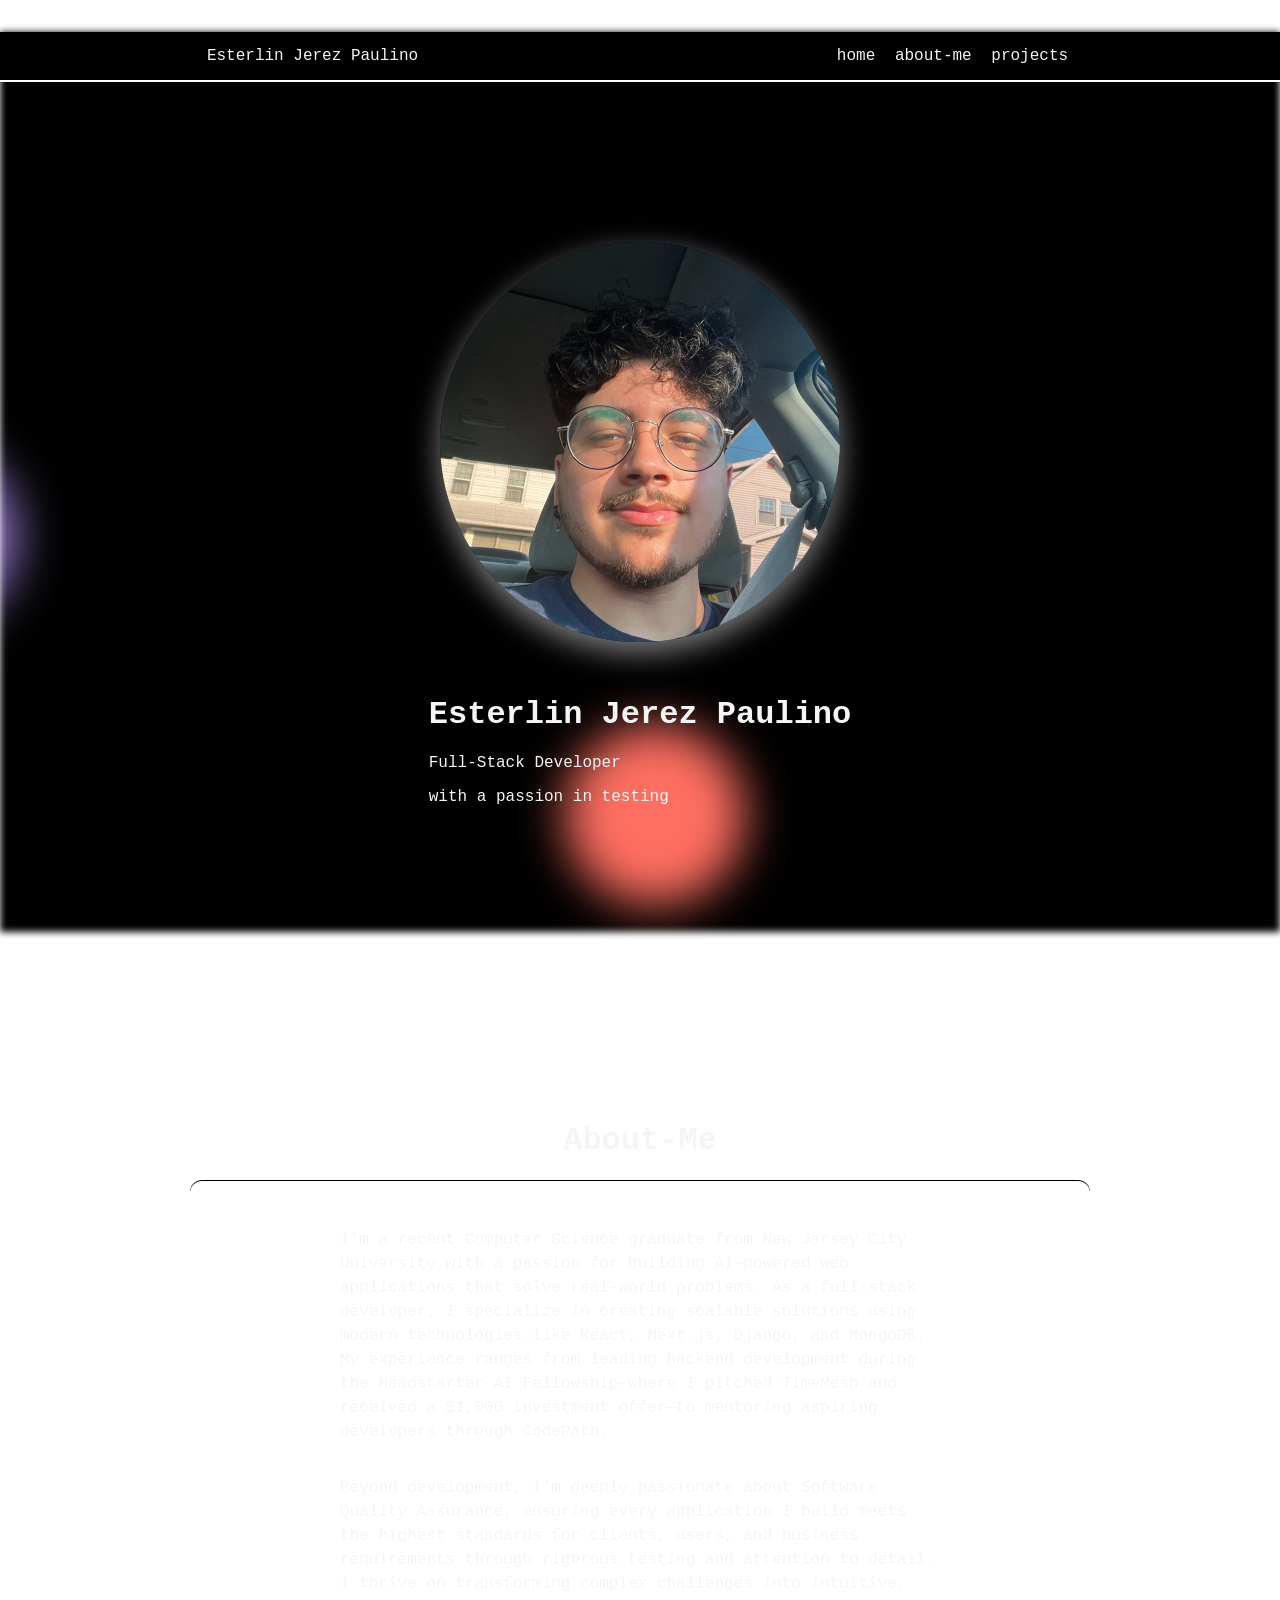
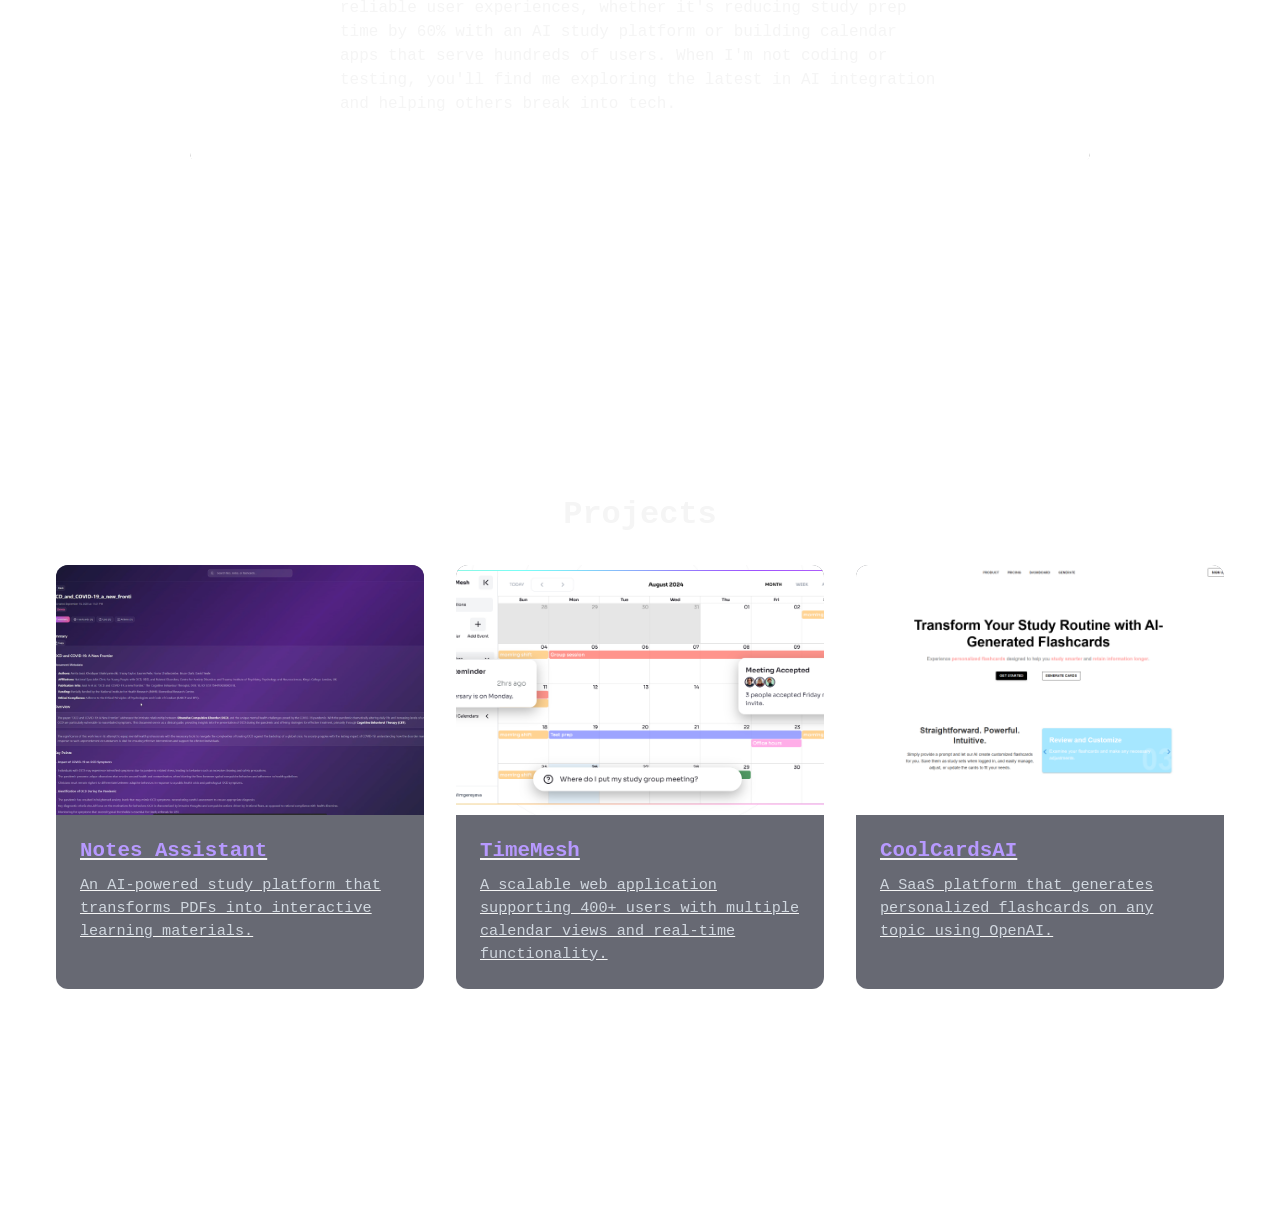
==== index.html @ 06c5bb20 "fixed timemesh link" ====
<!DOCTYPE html>
<html lang="en">
<head>
    <meta charset="UTF-8">
    <meta name="viewport" content="width=device-width, initial-scale=1.0">
    <link rel="stylesheet" href="styles.css">
    <title>Document</title>
</head>
<body>
    <header>
        <div class="Header-Title">
            Esterlin Jerez Paulino
        </div>
        
        <nav>
            <a class="nav-button" href="/index.html">home</a>
            <a class="nav-button" href="/index.html#about-me">about-me</a>
            <a class="nav-button" href="/index.html#projects">projects</a>
        </nav>
    </header>

    <main class="main-content">
        <div class="background">
            <span class="ball"></span>
            <span class="ball"></span>
            <span class="ball"></span>
            <span class="ball"></span>
            <span class="ball"></span>
            <span class="ball"></span>
        </div>
        <div class="section hero-section">
            <img src="./images/hero-image.jpg" alt="">
            <div >
                <h1>Esterlin Jerez Paulino</h1>
                <p>Full-Stack Developer</p>
                <p>with a passion in testing</p>
            </div>
        </div>

        <div class="section about-me" id="about-me">
            <h1>About-Me</h1>
            <div class="about-text">
                <p>I'm a recent Computer Science graduate from New Jersey City University with a passion for building AI-powered web applications that solve real-world problems. 
                    As a full-stack developer, I specialize in creating scalable solutions using modern technologies like React, Next.js, Django, and MongoDB. My experience ranges 
                    from leading backend development during the Headstarter AI Fellowship—where I pitched TimeMesh and received a $1,000 investment offer—to mentoring aspiring developers 
                    through CodePath. 
                </p>
                <p>Beyond development, I'm deeply passionate about Software Quality Assurance, ensuring every application I build meets the highest standards for clients, 
                    users, and business requirements through rigorous testing and attention to detail. I thrive on transforming complex challenges into intuitive, reliable user experiences, 
                    whether it's reducing study prep time by 60% with an AI study platform or building calendar apps that serve hundreds of users. When I'm not coding or testing, you'll find 
                    me exploring the latest in AI integration and helping others break into tech.
                </p>
            </div>
        </div>

        <div class="section projects" id="projects">
            <h1>Projects</h1>
            <div class="projects-grid">
                <a href="./projects/notes-assistant.html" class="project-card">
                    <img src="./images/ai-notes.png" alt="Notes Assistant">
                    <div class="project-card-content">
                        <h3>Notes Assistant</h3>
                        <p>An AI-powered study platform that transforms PDFs into interactive learning materials.</p>
                    </div>
                </a>

                <a href="./projects/timemesh.html" class="project-card">
                    <img src="./images/timemesh.png" alt="TimeMesh">
                    <div class="project-card-content">
                        <h3>TimeMesh</h3>
                        <p>A scalable web application supporting 400+ users with multiple calendar views and real-time functionality.</p>
                    </div>
                </a>

                <a href="./projects/coolcardsai.html" class="project-card">
                    <img src="./images/coolcards.png" alt="CoolCardsAI">
                    <div class="project-card-content">
                        <h3>CoolCardsAI</h3>
                        <p>A SaaS platform that generates personalized flashcards on any topic using OpenAI.</p>
                    </div>
                </a>
            </div>
        </div>
    </main>
</body>
</html>
---- styles.css ----
@layer hero;

:root{
  --header-height: 50px;
  --accent: #1f8ef1;
  --bg: #111;
}

html {
  scroll-snap-type: y mandatory;
  timeline-scope: --section;
}

* {
    font-family: "Lucida Console", "Courier New", monospace;
    color: whitesmoke;
    box-sizing: border-box;
}

body {
  margin: 0;
  padding: 0;
  overflow-x: hidden;
}

header {
  position: fixed;
  top: 0;
  display: flex;
  width: 100%;
  justify-content: space-around;
  justify-self: center;
  align-items: center;
  height: 50px;
  background-color: black;
  z-index: 10;
  border-bottom: 2px solid white;
}

.nav-button {
  text-decoration: none;
  padding: 5px;
  transition: all 0.3s ease;
  border-radius: 10px;
}

.nav-button:hover {
  box-shadow: 0px 0px 20px #B799FF;
  background-color: #B799FF;
}

main {
  margin-top: 50px;
  padding: 2rem;
  z-index: 5;
}

.section {
  scroll-snap-align: start;
  scroll-snap-stop: always;
  scroll-margin-top: var(--header-height);
  view-timeline: --section;
  min-height: 100dvh;
  display: flex;
  flex-direction: column;
  justify-content: center;
  align-items: center;
}

.hero-section {
  display: flex;
  justify-content: center;
  align-items: center;
  gap: 2rem;
  flex-wrap: wrap;
}

.hero-section img{
  border-radius: 100%;
  width: 400px;
  height: 400px;
  box-shadow: 0 10px 30px rgba(255,255,255,0.5), inset 0 1px 0 rgba(0,0,0.02);
}

.about-me{
  display: flex;
  flex-direction: column;
  justify-content: center;
  align-items: center;
}

.about-text {
  display: flex;
  flex-direction: column;
  justify-content: center;
  align-items: center;
  box-shadow: 0 10px 30px rgba(255,255,255,0.3), inset 0 1px 0 rgba(0,0,0.02);
  width: min(900px, 90vw);
  max-width: 900px;
  padding: 2rem;
  border-radius:12px;
}

.about-me p {
  width: 100%;
  max-width: 600px;
  line-height: 1.5rem;
}

.projects {
  display: flex;
  flex-direction: column;
  justify-content: center;
  align-items: center;
  width: 100%;
}

.projects h1 {
  margin-bottom: 2rem;
}

.projects-grid {
  display: grid;
  grid-template-columns: repeat(auto-fit, minmax(300px, 1fr));
  gap: 2rem;
  width: 100%;
  max-width: 1200px;
  padding: 0 1rem;
}

.project-card {
  position: relative;
  border-radius: 12px;
  overflow: hidden;
  box-shadow: 0 10px 30px rgba(255,255,255,0.3);
  transition: transform 0.3s ease, box-shadow 0.3s ease;
  cursor: pointer;
  background: rgba(2,6,23,0.6);
}

.project-card:hover {
  transform: translateY(-10px);
  box-shadow: 0 15px 40px rgba(183, 153, 255, 0.4);
}

.project-card img {
  width: 100%;
  height: 250px;
  object-fit: cover;
  display: block;
}

.project-card-content {
  padding: 1.5rem;
}

.project-card-content h3 {
  margin: 0 0 0.75rem 0;
  font-size: 1.3rem;
  color: #B799FF;
}

.project-card-content p {
  margin: 0;
  font-size: 0.95rem;
  color: #d0d7df;
  line-height: 1.5;
}

@keyframes move {
  100% {
    transform: translate3d(0, 0, 1px) rotate(360deg);
  }
}

.background {
  position: fixed;
  width: 100vw;
  height: 100vh;
  top: 0;
  left: 0;
  background: black;
  filter: blur(3.5px);
  overflow: hidden;
  z-index: -1;
}

.ball {
  position: absolute;
  width: 20vmin;
  height: 20vmin;
  border-radius: 50%;
  backface-visibility: hidden;
  animation: move linear infinite;
}

.ball:nth-child(odd) {
    color: #B799FF;
}

.ball:nth-child(even) {
    color: #FF6F61;
}

.ball:nth-child(1) {
  top: 77%;
  left: 88%;
  animation-duration: 40s;
  animation-delay: -3s;
  transform-origin: 16vw -2vh;
  box-shadow: 40vmin 0 5.703076368487546vmin currentColor;
}
.ball:nth-child(2) {
  top: 42%;
  left: 2%;
  animation-duration: 53s;
  animation-delay: -29s;
  transform-origin: -19vw 21vh;
  box-shadow: -40vmin 0 5.17594621519026vmin currentColor;
}
.ball:nth-child(3) {
  top: 28%;
  left: 18%;
  animation-duration: 49s;
  animation-delay: -8s;
  transform-origin: -22vw 3vh;
  box-shadow: 40vmin 0 5.248179047256236vmin currentColor;
}
.ball:nth-child(4) {
  top: 50%;
  left: 79%;
  animation-duration: 26s;
  animation-delay: -21s;
  transform-origin: -17vw -6vh;
  box-shadow: 40vmin 0 5.279749632220298vmin currentColor;
}
.ball:nth-child(5) {
  top: 46%;
  left: 15%;
  animation-duration: 36s;
  animation-delay: -40s;
  transform-origin: 4vw 0vh;
  box-shadow: -40vmin 0 5.964309466052033vmin currentColor;
}
.ball:nth-child(6) {
  top: 77%;
  left: 16%;
  animation-duration: 31s;
  animation-delay: -10s;
  transform-origin: 18vw 4vh;
  box-shadow: 40vmin 0 5.178483653434181vmin currentColor;
}
.ball:nth-child(7) {
  top: 22%;
  left: 17%;
  animation-duration: 55s;
  animation-delay: -6s;
  transform-origin: 1vw -23vh;
  box-shadow: -40vmin 0 5.703026794398318vmin currentColor;
}
.ball:nth-child(8) {
  top: 41%;
  left: 47%;
  animation-duration: 43s;
  animation-delay: -28s;
  transform-origin: 25vw -3vh;
  box-shadow: 40vmin 0 5.196265905749415vmin currentColor;
}

@media (max-width: 1024px) {
  main {
    padding: 1.5rem;
  }

  .hero-section img {
    width: 300px;
    height: 300px;
  }

  .about-text {
    padding: 1.5rem;
  }

  .projects-grid {
    grid-template-columns: repeat(auto-fit, minmax(280px, 1fr));
    gap: 1.5rem;
  }
}

@media (max-width: 768px) {
  header {
    height: auto;
    padding: 0.75rem;
    gap: 1rem;
  }

  main {
    margin-top: 60px;
    padding: 1rem;
  }

  .section {
    min-height: 100vh;
    padding: 2rem 0;
  }

  .hero-section {
    flex-direction: column;
    gap: 1.5rem;
    text-align: center;
  }

  .hero-section img {
    width: 250px;
    height: 250px;
  }

  .hero-section h1 {
    font-size: 1.75rem;
  }

  .hero-section p {
    font-size: 1rem;
  }

  .about-text {
    width: 95vw;
    padding: 1.5rem 1rem;
  }

  .about-me h1 {
    font-size: 1.75rem;
    margin-bottom: 1rem;
  }

  .about-me p {
    font-size: 0.95rem;
    line-height: 1.6rem;
  }

  .projects h1 {
    font-size: 1.75rem;
    margin-bottom: 1rem;
  }

  .projects-grid {
    grid-template-columns: 1fr;
    gap: 1.5rem;
    padding: 0 0.5rem;
  }

  .project-card img {
    height: 200px;
  }
}

@media (max-width: 480px) {
  header {
    flex-direction: column;
    gap: 0.5rem;
    padding: 0.5rem;
  }

  nav {
    display: flex;
    gap: 0.5rem;
  }

  .nav-button {
    font-size: 0.85rem;
    padding: 4px 8px;
  }

  main {
    padding: 0.75rem;
  }

  .hero-section img {
    width: 200px;
    height: 200px;
  }

  .hero-section h1 {
    font-size: 1.5rem;
  }

  .hero-section p {
    font-size: 0.9rem;
  }

  .about-text {
    padding: 1rem;
  }

  .about-me h1,
  .projects h1 {
    font-size: 1.5rem;
  }

  .about-me p {
    font-size: 0.9rem;
    line-height: 1.5rem;
  }

  .projects-grid {
    padding: 0;
  }

  .project-card-content {
    padding: 1rem;
  }

  .project-card-content h3 {
    font-size: 1.1rem;
  }

  .project-card-content p {
    font-size: 0.85rem;
  }
}

@media (max-width: 360px) {
  .hero-section img {
    width: 180px;
    height: 180px;
  }
}
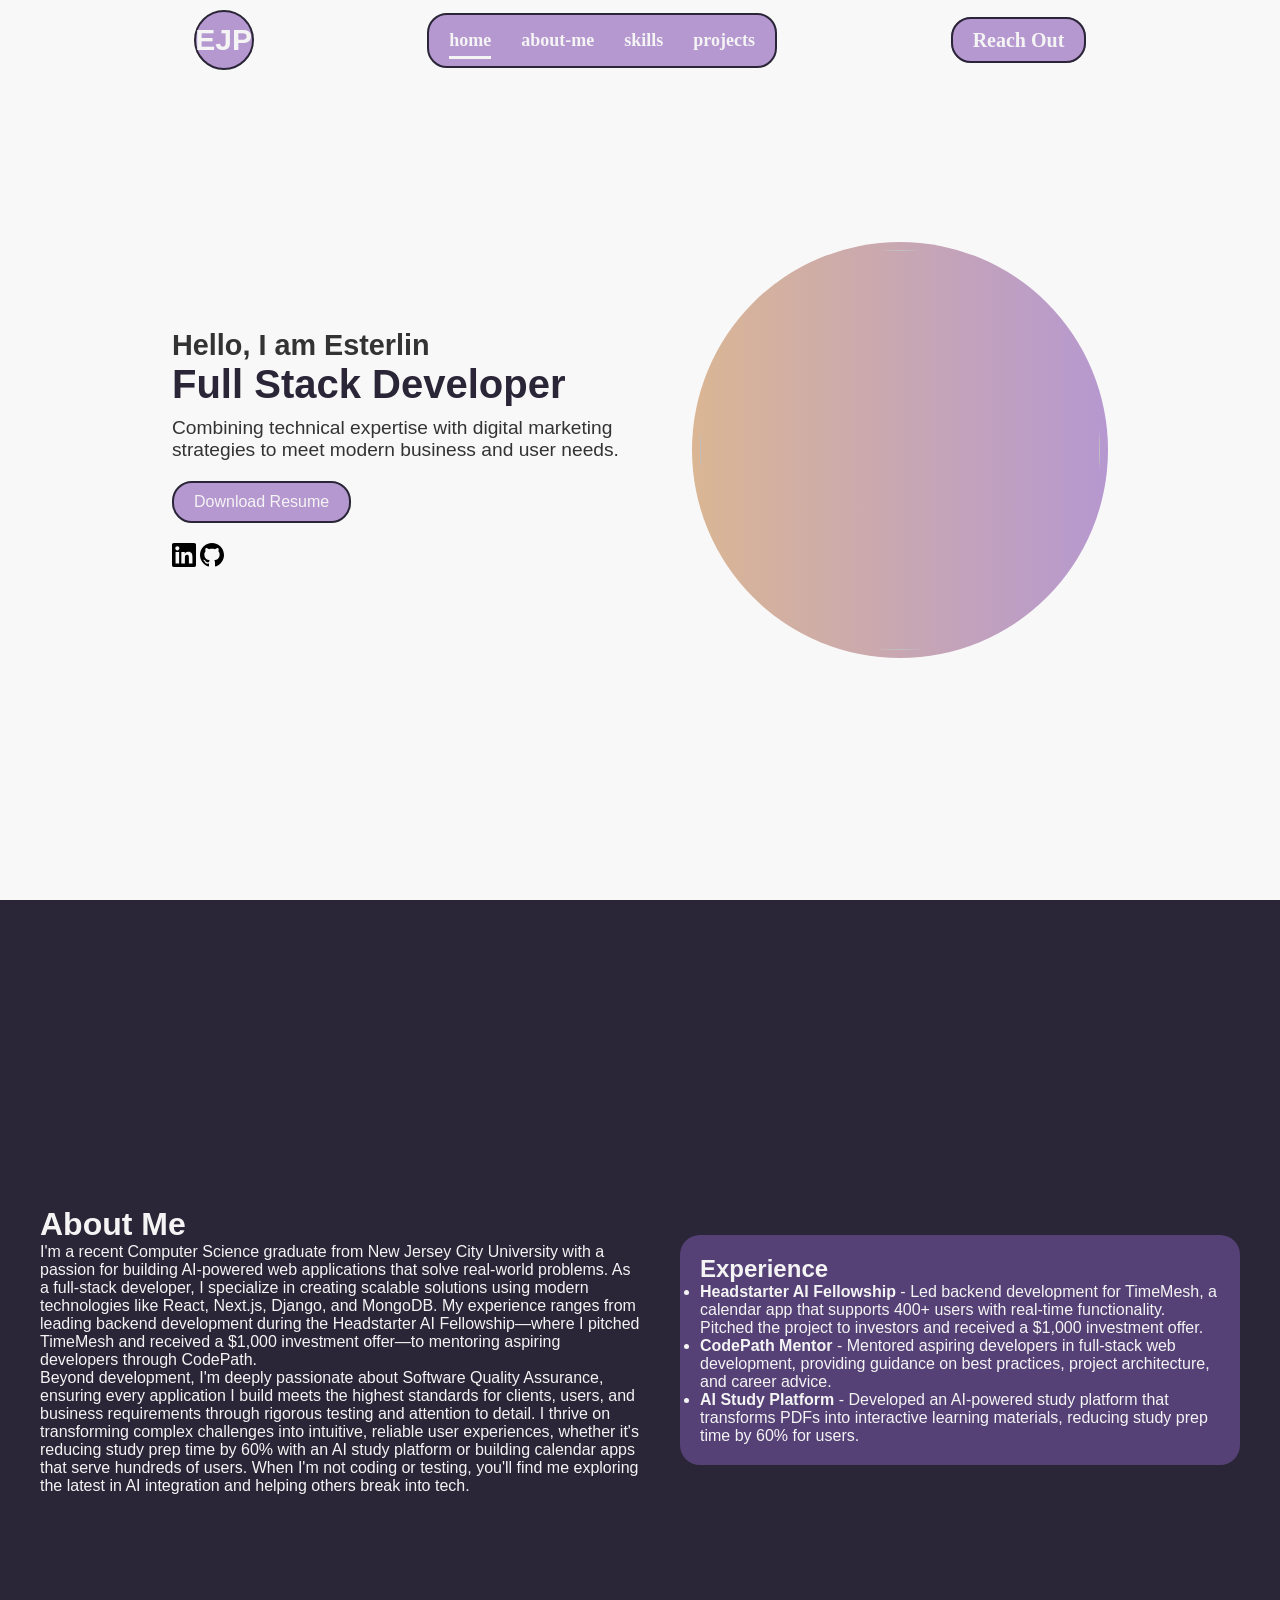
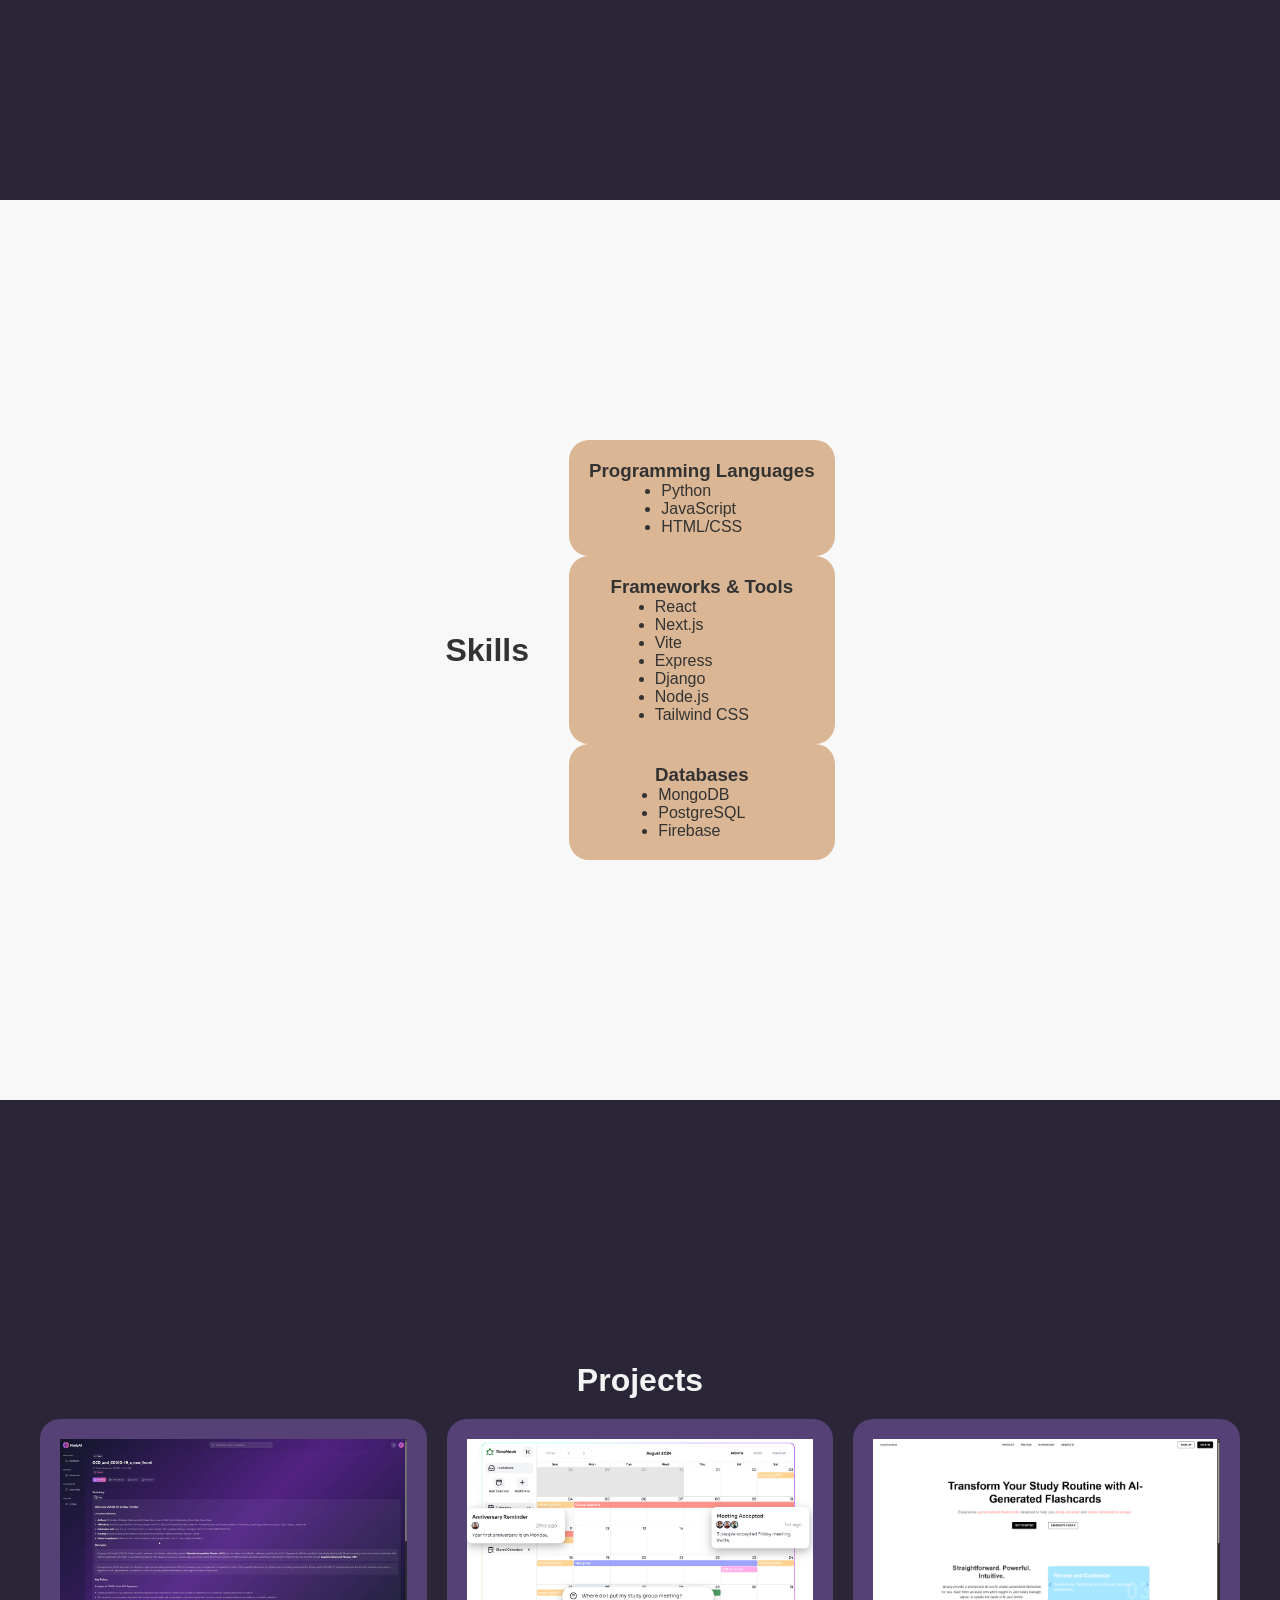
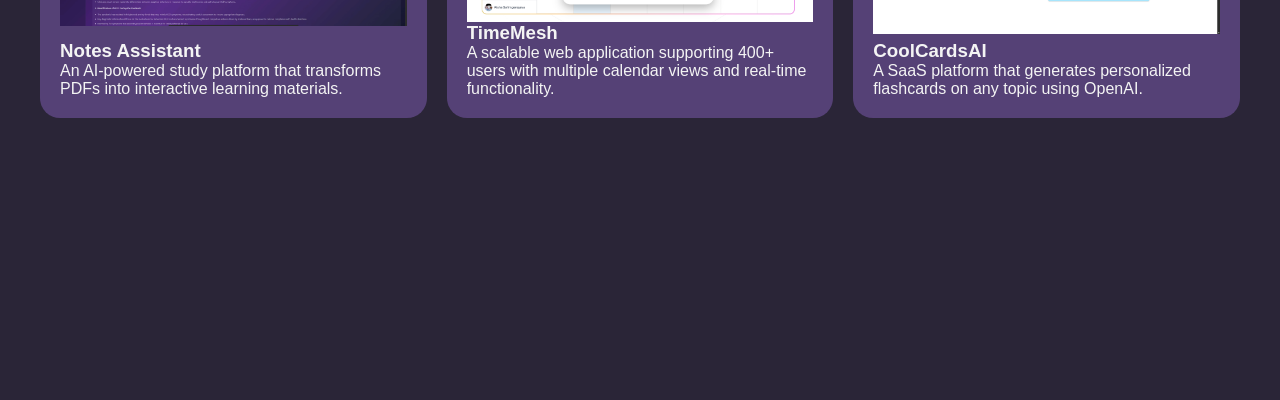
==== commit d648e020: "Updated Style found -still need to find proper changes for other pages -reach out button needs to be" ====
--- a/index.html
+++ b/index.html
@@ -8,38 +8,54 @@
 </head>
 <body>
     <header>
-        <div class="Header-Title">
-            Esterlin Jerez Paulino
+        <div class="header-title" onclick="window.location.href='/index.html'">
+            EJP
         </div>
         
         <nav>
-            <a class="nav-button" href="/index.html">home</a>
+            <a class="nav-button active" href="/index.html">home</a>
             <a class="nav-button" href="/index.html#about-me">about-me</a>
+            <a class="nav-button" href="/index.html#skills">skills</a>
             <a class="nav-button" href="/index.html#projects">projects</a>
         </nav>
+
+        <div class="header-contact">
+            <a href="">Reach Out</a>
+        </div>
     </header>
 
     <main class="main-content">
-        <div class="background">
-            <span class="ball"></span>
-            <span class="ball"></span>
-            <span class="ball"></span>
-            <span class="ball"></span>
-            <span class="ball"></span>
-            <span class="ball"></span>
-        </div>
         <div class="section hero-section">
-            <img src="./images/hero-image.jpg" alt="">
-            <div >
-                <h1>Esterlin Jerez Paulino</h1>
-                <p>Full-Stack Developer</p>
-                <p>with a passion in testing</p>
+            <div class="hero-text">
+                <div class="hero-content">
+                    <h2>Hello, I am Esterlin</h2>
+                    <h1>Full Stack Developer</h1>
+                    <p>Combining technical expertise with digital marketing strategies to meet modern business and user needs.</p>
+                </div>
+                <div class="resume-button">
+                    <a href="./Esterlin_Jerez_Paulino_Resume.pdf" target="_blank">Download Resume</a>
+                </div>
+                <div class="hero-socials">
+                    <a href="https://www.linkedin.com/in/esterlin-jerez-paulino/" class="social-button" aria-label="LinkedIn">
+                        <svg width="24" height="24" viewBox="0 0 24 24">
+                            <path d="M20.447 20.452h-3.554v-5.569c0-1.328-.027-3.037-1.852-3.037-1.853 0-2.136 1.445-2.136 2.939v5.667H9.351V9h3.414v1.561h.046c.477-.9 1.637-1.85 3.37-1.85 3.601 0 4.267 2.37 4.267 5.455v6.286zM5.337 7.433c-1.144 0-2.063-.926-2.063-2.065 0-1.138.92-2.063 2.063-2.063 1.14 0 2.064.925 2.064 2.063 0 1.139-.925 2.065-2.064 2.065zm1.782 13.019H3.555V9h3.564v11.452zM22.225 0H1.771C.792 0 0 .774 0 1.729v20.542C0 23.227.792 24 1.771 24h20.451C23.2 24 24 23.227 24 22.271V1.729C24 .774 23.2 0 22.225 0z"/>
+                        </svg>
+                    </a>
+                    <a href="https://github.com/EsterIso" class="social-button" aria-label="GitHub">
+                        <svg width="24" height="24" viewBox="0 0 24 24">
+                            <path d="M12 0c-6.626 0-12 5.373-12 12 0 5.302 3.438 9.8 8.207 11.387.599.111.793-.261.793-.577v-2.234c-3.338.726-4.033-1.416-4.033-1.416-.546-1.387-1.333-1.756-1.333-1.756-1.089-.745.083-.729.083-.729 1.205.084 1.839 1.237 1.839 1.237 1.07 1.834 2.807 1.304 3.492.997.107-.775.418-1.305.762-1.604-2.665-.305-5.467-1.334-5.467-5.931 0-1.311.469-2.381 1.236-3.221-.124-.303-.535-1.524.117-3.176 0 0 1.008-.322 3.301 1.23.957-.266 1.983-.399 3.003-.404 1.02.005 2.047.138 3.006.404 2.291-1.552 3.297-1.23 3.297-1.23.653 1.653.242 2.874.118 3.176.77.84 1.235 1.911 1.235 3.221 0 4.609-2.807 5.624-5.479 5.921.43.372.823 1.102.823 2.222v3.293c0 .319.192.694.801.576 4.765-1.589 8.199-6.086 8.199-11.386 0-6.627-5.373-12-12-12z"/>
+                        </svg>
+                    </a>
+                </div>
+            </div>
+            <div class="hero-image">
+                <img src="./images/hero-image.png" alt="">
             </div>
         </div>
 
         <div class="section about-me" id="about-me">
-            <h1>About-Me</h1>
             <div class="about-text">
+                <h1>About Me</h1>
                 <p>I'm a recent Computer Science graduate from New Jersey City University with a passion for building AI-powered web applications that solve real-world problems. 
                     As a full-stack developer, I specialize in creating scalable solutions using modern technologies like React, Next.js, Django, and MongoDB. My experience ranges 
                     from leading backend development during the Headstarter AI Fellowship—where I pitched TimeMesh and received a $1,000 investment offer—to mentoring aspiring developers 
@@ -50,6 +66,48 @@
                     whether it's reducing study prep time by 60% with an AI study platform or building calendar apps that serve hundreds of users. When I'm not coding or testing, you'll find 
                     me exploring the latest in AI integration and helping others break into tech.
                 </p>
+            </div>
+            <div class="experience-box">
+                <h2>Experience</h2>
+                <ul>
+                    <li><strong>Headstarter AI Fellowship</strong> - Led backend development for TimeMesh, a calendar app that supports 400+ users with real-time functionality. Pitched the project to investors and received a $1,000 investment offer.</li>
+                    <li><strong>CodePath Mentor</strong> - Mentored aspiring developers in full-stack web development, providing guidance on best practices, project architecture, and career advice.</li>
+                    <li><strong>AI Study Platform</strong> - Developed an AI-powered study platform that transforms PDFs into interactive learning materials, reducing study prep time by 60% for users.</li>
+                </ul>
+            </div>
+        </div>
+
+        <div class="section skills" id="skills">
+            <h1>Skills</h1>
+            <div class="skills-grid">
+            <div class="skill-card">
+                <h3>Programming Languages</h3>
+                <ul>
+                <li>Python</li>
+                <li>JavaScript</li>
+                <li>HTML/CSS</li>
+                </ul>
+            </div>
+            <div class="skill-card">
+                <h3>Frameworks & Tools</h3>
+                <ul>
+                <li>React</li>
+                <li>Next.js</li>
+                <li>Vite</li>
+                <li>Express</li>
+                <li>Django</li>
+                <li>Node.js</li>
+                <li>Tailwind CSS</li>
+                </ul>
+            </div>
+            <div class="skill-card">
+                <h3>Databases</h3>
+                <ul>
+                <li>MongoDB</li>
+                <li>PostgreSQL</li>
+                <li>Firebase</li>
+                </ul>
+            </div>
             </div>
         </div>
 
@@ -82,5 +140,48 @@
             </div>
         </div>
     </main>
+
+    <script>
+        // mobile navlinks
+        document.addEventListener("DOMContentLoaded", function() {
+        const mobileLinks = document.querySelectorAll(".nav-button");
+        const sections = document.querySelectorAll(".section");
+
+        function updateMobileActive(index) {
+            mobileLinks.forEach((link, i) => {
+            link.classList.toggle("active", i === index);
+            });
+        }
+
+        function updateCarousel(newIndex) {
+            if (newIndex < 0 || newIndex >= sections.length) return;
+
+            // existing desktop nav update
+            const navLinks = document.querySelectorAll(".nav-button");
+            navLinks.forEach((link, i) => link.classList.toggle("active", i === newIndex));
+
+            // new mobile nav update
+            updateMobileActive(newIndex);
+        }
+
+        mobileLinks.forEach((link, index) => {
+            link.addEventListener("click", function(e) {
+            e.preventDefault();
+            updateCarousel(index);
+            // Scroll to the section
+            sections[index].scrollIntoView({ behavior: "smooth" });
+            });
+        });
+
+        // Optional: update mobile nav on scroll
+        window.addEventListener("scroll", function() {
+            let current = 0;
+            sections.forEach((section, i) => {
+            if (window.scrollY >= section.offsetTop - 80) current = i;
+            });
+            updateMobileActive(current);
+        });
+        });
+    </script>
 </body>
 </html>
--- a/styles.css
+++ b/styles.css
@@ -1,427 +1,236 @@
-@layer hero;
-
-:root{
-  --header-height: 50px;
-  --accent: #1f8ef1;
-  --bg: #111;
-}
-
-html {
-  scroll-snap-type: y mandatory;
-  timeline-scope: --section;
-}
-
+/* #2A2537 #554176 #B698D0 #DAB694 #DBD4DC*/
 * {
-    font-family: "Lucida Console", "Courier New", monospace;
-    color: whitesmoke;
-    box-sizing: border-box;
-}
-
-body {
   margin: 0;
   padding: 0;
+}
+
+html {
+  scroll-behavior: smooth;
+  scroll-snap-type: y mandatory;
+  scrollbar-width: none;
+}
+
+body {
+  font-family: 'Gill Sans', 'Gill Sans MT', Calibri, 'Trebuchet MS', sans-serif;
+  color: #333;
+  background-color: #F9F8F8;
+  width: 100%;
+  min-height: 100vh;
   overflow-x: hidden;
 }
 
 header {
   position: fixed;
   top: 0;
-  display: flex;
+  left: 0;
+  right: 0;
+  display: flex;
+  justify-content: space-evenly;
+  align-items: center;
+  padding: 20px; 
+  text-align: center;
+  height: 40px;
+  /* background:#232433; */
+}
+
+.header-title {
+  font-size: 30px;
+  font-weight: bold;
+  width: 56px;
+  height: 56px;
+  border: #2A2537 solid 2px;
+  border-radius: 50%;
+  background-color: #B698D0;
+  color: #f4f4f4;
+  display: flex;
+  justify-content: center;
+  align-items: center;
+}
+
+.header-title:hover {
+  cursor: pointer;
+}
+
+header nav {
+  font: bolder 18px 'Trebuchet MS';
+  background-color: #B698D0;
+  display: flex;
+  gap: 30px;
+  padding: 15px 20px;
+  border-radius: 20px;
+  border: 2px solid #2A2537;
+}
+
+.nav-button {
+  display: inline-block;
+  text-decoration: none;
+  color: #f4f4f4;
+  position: relative;
+  transition: color 0.15s ease-in-out, background-color 0.15s ease-in-out, border-color 0.15s ease-in-out;
+}
+
+.nav-button::before {
+  content: '';
+  position: absolute;
+  bottom: -8px;
+  left: 0;
   width: 100%;
-  justify-content: space-around;
-  justify-self: center;
-  align-items: center;
-  height: 50px;
-  background-color: black;
-  z-index: 10;
-  border-bottom: 2px solid white;
-}
-
-.nav-button {
-  text-decoration: none;
-  padding: 5px;
-  transition: all 0.3s ease;
-  border-radius: 10px;
-}
-
-.nav-button:hover {
-  box-shadow: 0px 0px 20px #B799FF;
-  background-color: #B799FF;
-}
-
-main {
-  margin-top: 50px;
-  padding: 2rem;
-  z-index: 5;
+  height: 3px;
+  background-color: #f4f4f4;
+  transform: scaleX(0);
+  transition: transform 0.15s ease-in-out;
+}
+
+.nav-button.active::before, .nav-button:hover::before {
+  transform: scaleX(1);
+}
+
+a{
+  color: #f4f4f4;
+  text-decoration: none;
+}
+
+.header-contact a {
+  font: bolder 20px 'Trebuchet MS';
+  color: #f4f4f4;
+  text-decoration: none;
+  background-color: #B698D0;
+  padding: 10px 20px;
+  border-radius: 20px;
+  border: 2px solid #2A2537;
 }
 
 .section {
+  min-height: 100vh;
+  display: flex;
+  flex-direction: column;
+  justify-content: center;
+  align-items: center;
+  padding: 20px;
+  box-sizing: border-box;
   scroll-snap-align: start;
-  scroll-snap-stop: always;
-  scroll-margin-top: var(--header-height);
-  view-timeline: --section;
-  min-height: 100dvh;
-  display: flex;
-  flex-direction: column;
-  justify-content: center;
-  align-items: center;
 }
 
 .hero-section {
   display: flex;
-  justify-content: center;
-  align-items: center;
-  gap: 2rem;
-  flex-wrap: wrap;
-}
-
-.hero-section img{
-  border-radius: 100%;
+  flex-direction: row;
+  justify-content: center;
+  align-items: center;
+  gap: 20px;
+}
+
+.hero-image {
+  display: flex;
+  justify-content: center;
+  align-items: center;
+  border-radius: 50%;
+  background: linear-gradient(90deg,rgba(218, 182, 148, 1) 0%, rgba(182, 152, 208, 1) 100%);
+}
+
+.hero-section img {
   width: 400px;
   height: 400px;
-  box-shadow: 0 10px 30px rgba(255,255,255,0.5), inset 0 1px 0 rgba(0,0,0.02);
-}
-
-.about-me{
-  display: flex;
-  flex-direction: column;
-  justify-content: center;
-  align-items: center;
+  border-radius: 50%;
+  object-fit: cover;
+  padding: 8px;
+}
+
+.hero-text {
+  display: flex;
+  flex-direction: column;
+  justify-items:space-evenly;
+  max-width: 500px;
+  text-align: left;
+}
+
+.hero-content h1 {
+  font-size: 2.5rem;
+  margin-bottom: 10px;
+  color: #2A2537;
+}
+
+.resume-button {
+  background-color: #B698D0;
+  color: #f4f4f4;
+  text-decoration: none;
+  padding: 10px 20px;
+  border-radius: 20px;
+  border: 2px solid #2A2537;
+  width: fit-content;
+  margin-bottom: 20px;
+}
+
+.hero-content {
+  font-size: 1.2rem;
+  color: #333;
+  margin-bottom: 20px;
+}
+
+.about-me {
+  display: flex;
+  flex-direction: row;
+  justify-content: center;
+  align-items: center;
+  gap: 40px;
+  color: #f4f4f4;
+  background-color: #2A2537;
+  padding: 40px;
 }
 
 .about-text {
-  display: flex;
-  flex-direction: column;
-  justify-content: center;
-  align-items: center;
-  box-shadow: 0 10px 30px rgba(255,255,255,0.3), inset 0 1px 0 rgba(0,0,0.02);
-  width: min(900px, 90vw);
-  max-width: 900px;
-  padding: 2rem;
-  border-radius:12px;
-}
-
-.about-me p {
-  width: 100%;
   max-width: 600px;
-  line-height: 1.5rem;
+
+}
+
+.experience-box {
+  max-width: 600px;
+  background-color: #554176;
+  padding: 20px;
+  border-radius: 20px;
+  /* border: 2px solid #7ca0c7; */
+}
+
+.skills {
+  display: flex;
+  flex-direction: row;
+  justify-content: center;
+  align-items: center;
+  gap: 40px;
+  padding: 40px;
+}
+
+.skill-card {
+  background-color: #DAB694;
+  padding: 20px;
+  border-radius: 20px;
+  display: flex;
+  flex-direction: column;
+  justify-content: center;
+  align-items: center;
 }
 
 .projects {
-  display: flex;
-  flex-direction: column;
-  justify-content: center;
-  align-items: center;
-  width: 100%;
-}
-
-.projects h1 {
-  margin-bottom: 2rem;
+  background-color: #2A2537;
+  color: #f4f4f4;
+  display: flex;
+  flex-direction: column;
+  justify-content: center;
+  align-items: center;
 }
 
 .projects-grid {
   display: grid;
   grid-template-columns: repeat(auto-fit, minmax(300px, 1fr));
-  gap: 2rem;
-  width: 100%;
-  max-width: 1200px;
-  padding: 0 1rem;
+  gap: 20px;
+  padding: 20px;
 }
 
 .project-card {
-  position: relative;
-  border-radius: 12px;
-  overflow: hidden;
-  box-shadow: 0 10px 30px rgba(255,255,255,0.3);
-  transition: transform 0.3s ease, box-shadow 0.3s ease;
-  cursor: pointer;
-  background: rgba(2,6,23,0.6);
-}
-
-.project-card:hover {
-  transform: translateY(-10px);
-  box-shadow: 0 15px 40px rgba(183, 153, 255, 0.4);
-}
-
-.project-card img {
-  width: 100%;
-  height: 250px;
-  object-fit: cover;
-  display: block;
-}
-
-.project-card-content {
-  padding: 1.5rem;
-}
-
-.project-card-content h3 {
-  margin: 0 0 0.75rem 0;
-  font-size: 1.3rem;
-  color: #B799FF;
-}
-
-.project-card-content p {
-  margin: 0;
-  font-size: 0.95rem;
-  color: #d0d7df;
-  line-height: 1.5;
-}
-
-@keyframes move {
-  100% {
-    transform: translate3d(0, 0, 1px) rotate(360deg);
-  }
-}
-
-.background {
-  position: fixed;
-  width: 100vw;
-  height: 100vh;
-  top: 0;
-  left: 0;
-  background: black;
-  filter: blur(3.5px);
-  overflow: hidden;
-  z-index: -1;
-}
-
-.ball {
-  position: absolute;
-  width: 20vmin;
-  height: 20vmin;
-  border-radius: 50%;
-  backface-visibility: hidden;
-  animation: move linear infinite;
-}
-
-.ball:nth-child(odd) {
-    color: #B799FF;
-}
-
-.ball:nth-child(even) {
-    color: #FF6F61;
-}
-
-.ball:nth-child(1) {
-  top: 77%;
-  left: 88%;
-  animation-duration: 40s;
-  animation-delay: -3s;
-  transform-origin: 16vw -2vh;
-  box-shadow: 40vmin 0 5.703076368487546vmin currentColor;
-}
-.ball:nth-child(2) {
-  top: 42%;
-  left: 2%;
-  animation-duration: 53s;
-  animation-delay: -29s;
-  transform-origin: -19vw 21vh;
-  box-shadow: -40vmin 0 5.17594621519026vmin currentColor;
-}
-.ball:nth-child(3) {
-  top: 28%;
-  left: 18%;
-  animation-duration: 49s;
-  animation-delay: -8s;
-  transform-origin: -22vw 3vh;
-  box-shadow: 40vmin 0 5.248179047256236vmin currentColor;
-}
-.ball:nth-child(4) {
-  top: 50%;
-  left: 79%;
-  animation-duration: 26s;
-  animation-delay: -21s;
-  transform-origin: -17vw -6vh;
-  box-shadow: 40vmin 0 5.279749632220298vmin currentColor;
-}
-.ball:nth-child(5) {
-  top: 46%;
-  left: 15%;
-  animation-duration: 36s;
-  animation-delay: -40s;
-  transform-origin: 4vw 0vh;
-  box-shadow: -40vmin 0 5.964309466052033vmin currentColor;
-}
-.ball:nth-child(6) {
-  top: 77%;
-  left: 16%;
-  animation-duration: 31s;
-  animation-delay: -10s;
-  transform-origin: 18vw 4vh;
-  box-shadow: 40vmin 0 5.178483653434181vmin currentColor;
-}
-.ball:nth-child(7) {
-  top: 22%;
-  left: 17%;
-  animation-duration: 55s;
-  animation-delay: -6s;
-  transform-origin: 1vw -23vh;
-  box-shadow: -40vmin 0 5.703026794398318vmin currentColor;
-}
-.ball:nth-child(8) {
-  top: 41%;
-  left: 47%;
-  animation-duration: 43s;
-  animation-delay: -28s;
-  transform-origin: 25vw -3vh;
-  box-shadow: 40vmin 0 5.196265905749415vmin currentColor;
-}
-
-@media (max-width: 1024px) {
-  main {
-    padding: 1.5rem;
-  }
-
-  .hero-section img {
-    width: 300px;
-    height: 300px;
-  }
-
-  .about-text {
-    padding: 1.5rem;
-  }
-
-  .projects-grid {
-    grid-template-columns: repeat(auto-fit, minmax(280px, 1fr));
-    gap: 1.5rem;
-  }
-}
-
-@media (max-width: 768px) {
-  header {
-    height: auto;
-    padding: 0.75rem;
-    gap: 1rem;
-  }
-
-  main {
-    margin-top: 60px;
-    padding: 1rem;
-  }
-
-  .section {
-    min-height: 100vh;
-    padding: 2rem 0;
-  }
-
-  .hero-section {
-    flex-direction: column;
-    gap: 1.5rem;
-    text-align: center;
-  }
-
-  .hero-section img {
-    width: 250px;
-    height: 250px;
-  }
-
-  .hero-section h1 {
-    font-size: 1.75rem;
-  }
-
-  .hero-section p {
-    font-size: 1rem;
-  }
-
-  .about-text {
-    width: 95vw;
-    padding: 1.5rem 1rem;
-  }
-
-  .about-me h1 {
-    font-size: 1.75rem;
-    margin-bottom: 1rem;
-  }
-
-  .about-me p {
-    font-size: 0.95rem;
-    line-height: 1.6rem;
-  }
-
-  .projects h1 {
-    font-size: 1.75rem;
-    margin-bottom: 1rem;
-  }
-
-  .projects-grid {
-    grid-template-columns: 1fr;
-    gap: 1.5rem;
-    padding: 0 0.5rem;
-  }
-
-  .project-card img {
-    height: 200px;
-  }
-}
-
-@media (max-width: 480px) {
-  header {
-    flex-direction: column;
-    gap: 0.5rem;
-    padding: 0.5rem;
-  }
-
-  nav {
-    display: flex;
-    gap: 0.5rem;
-  }
-
-  .nav-button {
-    font-size: 0.85rem;
-    padding: 4px 8px;
-  }
-
-  main {
-    padding: 0.75rem;
-  }
-
-  .hero-section img {
-    width: 200px;
-    height: 200px;
-  }
-
-  .hero-section h1 {
-    font-size: 1.5rem;
-  }
-
-  .hero-section p {
-    font-size: 0.9rem;
-  }
-
-  .about-text {
-    padding: 1rem;
-  }
-
-  .about-me h1,
-  .projects h1 {
-    font-size: 1.5rem;
-  }
-
-  .about-me p {
-    font-size: 0.9rem;
-    line-height: 1.5rem;
-  }
-
-  .projects-grid {
-    padding: 0;
-  }
-
-  .project-card-content {
-    padding: 1rem;
-  }
-
-  .project-card-content h3 {
-    font-size: 1.1rem;
-  }
-
-  .project-card-content p {
-    font-size: 0.85rem;
-  }
-}
-
-@media (max-width: 360px) {
-  .hero-section img {
-    width: 180px;
-    height: 180px;
-  }
-}+  background-color: #554176;
+  padding: 20px;
+  border-radius: 20px;
+  display: flex;
+  flex-direction: column;
+  justify-content: space-between;
+}
+
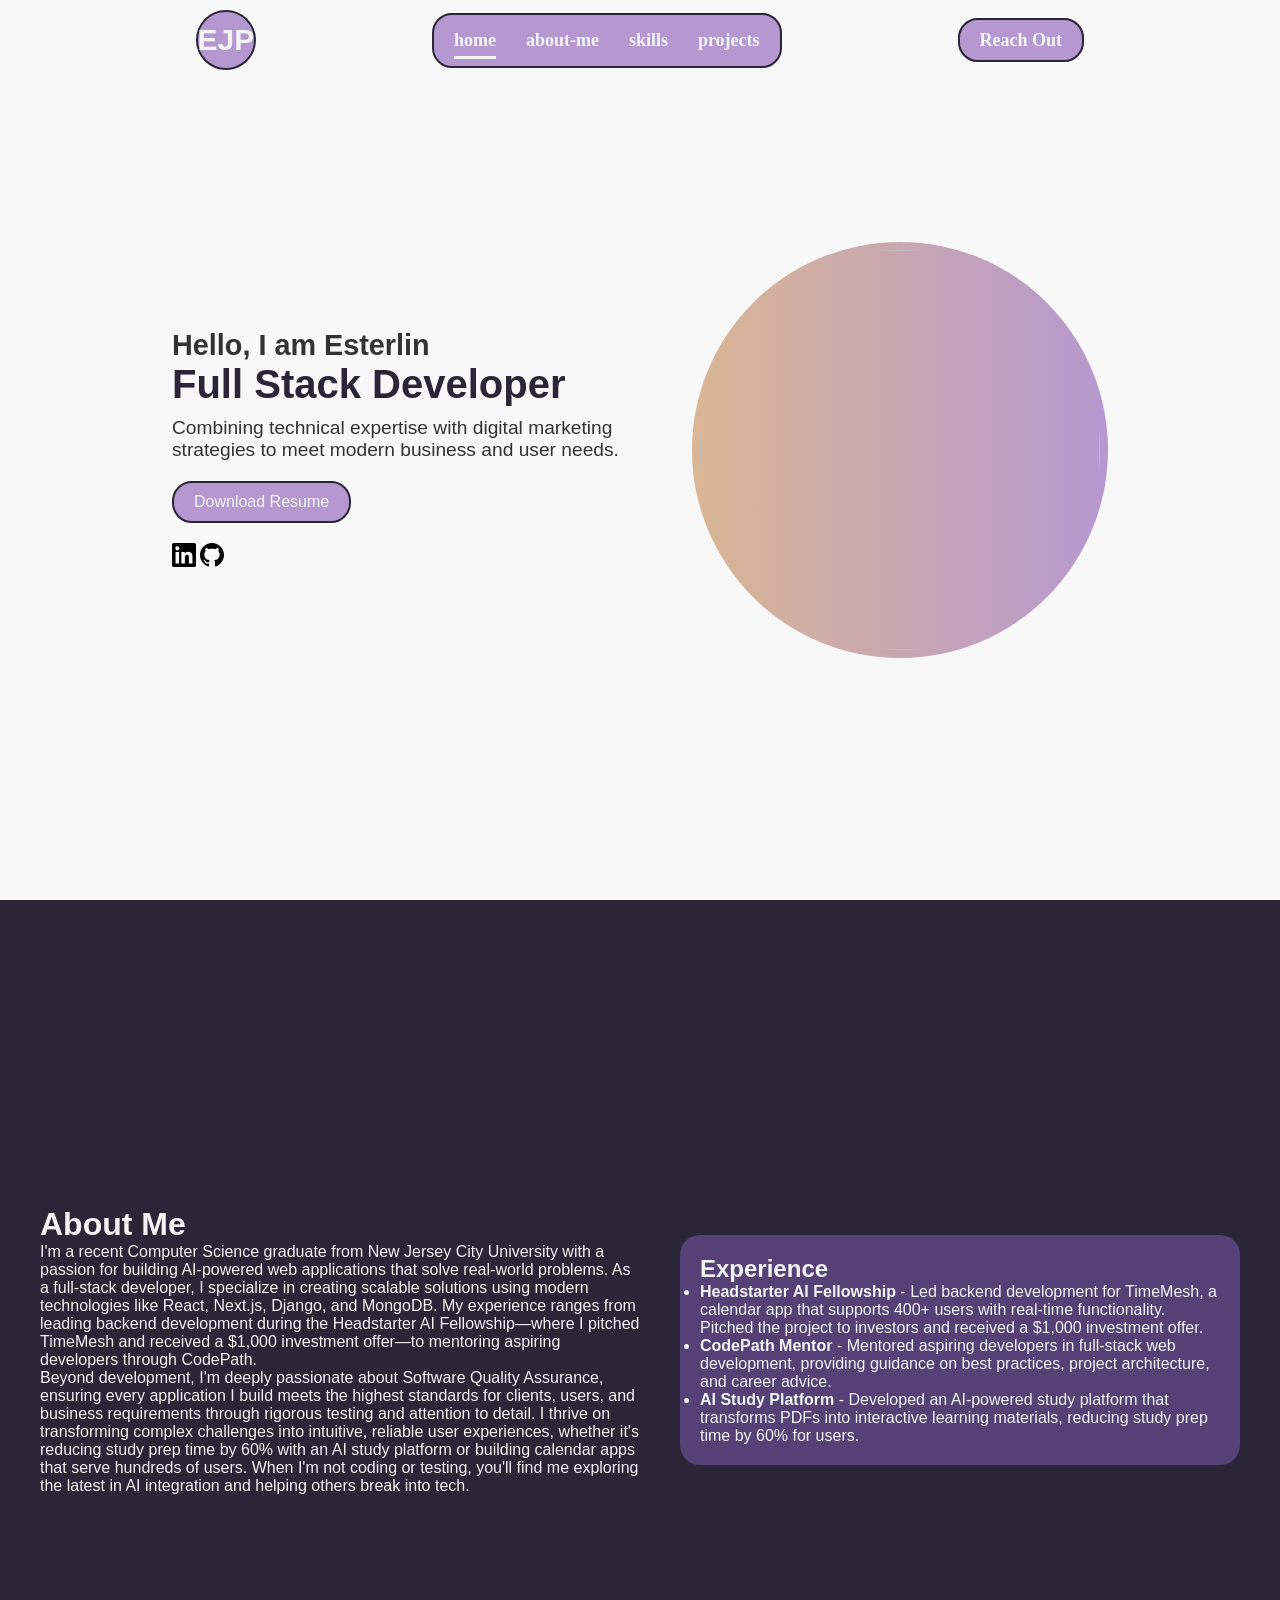
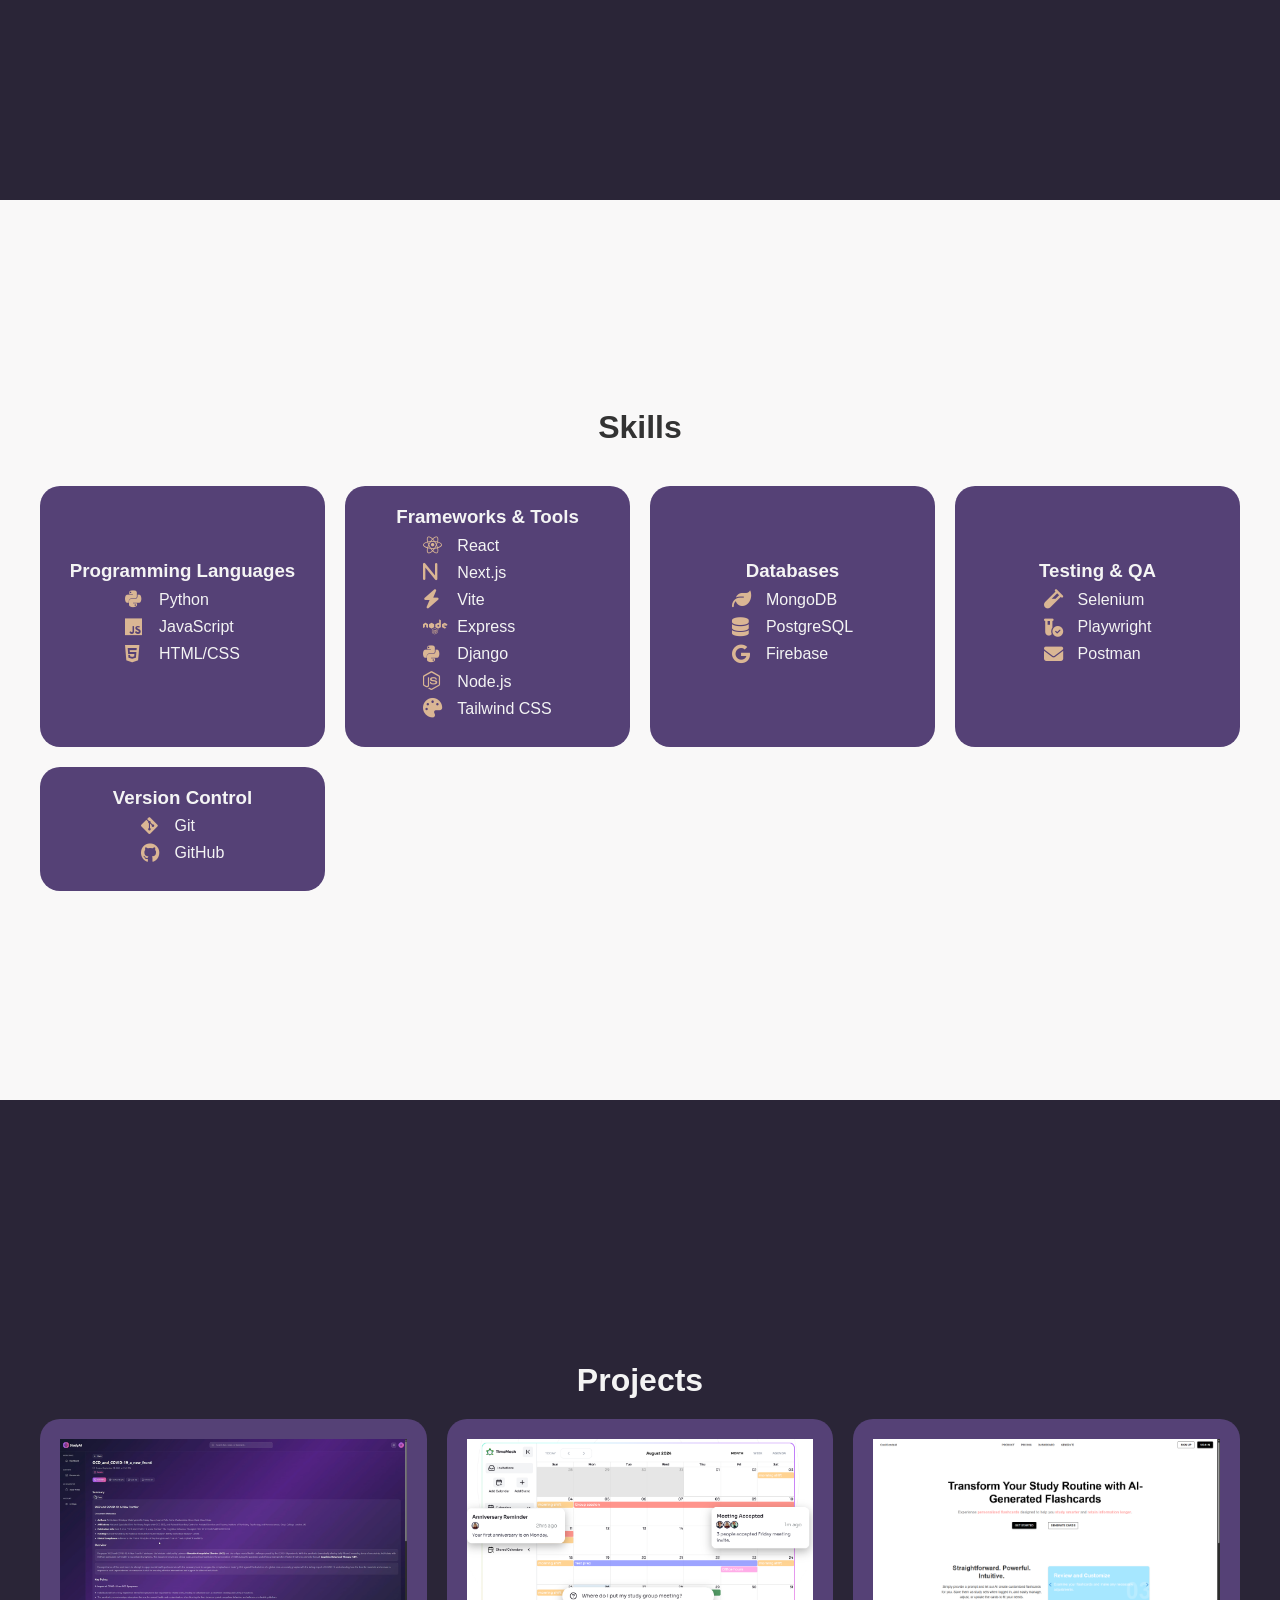
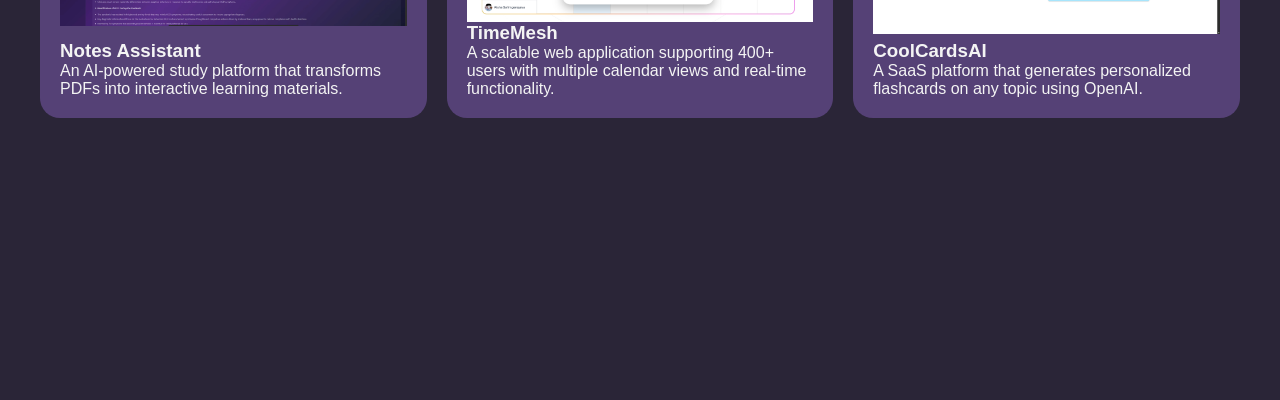
==== commit b3b19999: "updated skills section and added resume to button" ====
--- a/index.html
+++ b/index.html
@@ -4,6 +4,7 @@
     <meta charset="UTF-8">
     <meta name="viewport" content="width=device-width, initial-scale=1.0">
     <link rel="stylesheet" href="styles.css">
+    <link rel="stylesheet" href="https://cdnjs.cloudflare.com/ajax/libs/font-awesome/6.4.0/css/all.min.css">
     <title>Document</title>
 </head>
 <body>
@@ -33,7 +34,7 @@
                     <p>Combining technical expertise with digital marketing strategies to meet modern business and user needs.</p>
                 </div>
                 <div class="resume-button">
-                    <a href="./Esterlin_Jerez_Paulino_Resume.pdf" target="_blank">Download Resume</a>
+                    <a href="./files/Resume - Esterlin Jerez Paulino.pdf" target="_blank">Download Resume</a>
                 </div>
                 <div class="hero-socials">
                     <a href="https://www.linkedin.com/in/esterlin-jerez-paulino/" class="social-button" aria-label="LinkedIn">
@@ -83,29 +84,44 @@
             <div class="skill-card">
                 <h3>Programming Languages</h3>
                 <ul>
-                <li>Python</li>
-                <li>JavaScript</li>
-                <li>HTML/CSS</li>
+                    <li><i class="fab fa-python"></i> Python</li>
+                    <li><i class="fab fa-js"></i> JavaScript</li>
+                    <li><i class="fab fa-html5"></i> HTML/CSS</li>
                 </ul>
             </div>
             <div class="skill-card">
                 <h3>Frameworks & Tools</h3>
                 <ul>
-                <li>React</li>
-                <li>Next.js</li>
-                <li>Vite</li>
-                <li>Express</li>
-                <li>Django</li>
-                <li>Node.js</li>
-                <li>Tailwind CSS</li>
+                    <li><i class="fab fa-react"></i> React</li>
+                    <li><i class="fas fa-n"></i> Next.js</li>
+                    <li><i class="fas fa-zap"></i> Vite</li>
+                    <li><i class="fab fa-node"></i> Express</li>
+                    <li><i class="fab fa-python"></i> Django</li>
+                    <li><i class="fab fa-node-js"></i> Node.js</li>
+                    <li><i class="fas fa-palette"></i> Tailwind CSS</li>
                 </ul>
             </div>
             <div class="skill-card">
                 <h3>Databases</h3>
                 <ul>
-                <li>MongoDB</li>
-                <li>PostgreSQL</li>
-                <li>Firebase</li>
+                <li><i class="fas fa-leaf"></i> MongoDB</li>
+                <li><i class="fas fa-database"></i> PostgreSQL</li>
+                <li><i class="fab fa-google"></i> Firebase</li>
+                </ul>
+            </div>
+            <div class="skill-card">
+                <h3>Testing & QA</h3>
+                <ul>
+                    <li><i class="fas fa-vial"></i> Selenium</li>
+                    <li><i class="fas fa-vial-circle-check"></i> Playwright</li>
+                    <li><i class="fas fa-envelope"></i> Postman</li>
+                </ul>
+            </div>
+            <div class="skill-card">
+                <h3>Version Control</h3>
+                <ul>
+                    <li><i class="fab fa-git-alt"></i> Git</li>
+                    <li><i class="fab fa-github"></i> GitHub</li>
                 </ul>
             </div>
             </div>
--- a/styles.css
+++ b/styles.css
@@ -91,7 +91,7 @@
 }
 
 .header-contact a {
-  font: bolder 20px 'Trebuchet MS';
+  font: bolder 18px 'Trebuchet MS';
   color: #f4f4f4;
   text-decoration: none;
   background-color: #B698D0;
@@ -192,21 +192,42 @@
 
 .skills {
   display: flex;
-  flex-direction: row;
+  flex-direction: column;
   justify-content: center;
   align-items: center;
   gap: 40px;
   padding: 40px;
 }
 
+.skills-grid {
+  display: grid;
+  grid-template-columns: repeat(auto-fit, minmax(250px, 1fr));
+  gap: 20px;
+  width: 100%;
+}
+
 .skill-card {
-  background-color: #DAB694;
-  padding: 20px;
-  border-radius: 20px;
-  display: flex;
-  flex-direction: column;
-  justify-content: center;
-  align-items: center;
+  background-color: #554176;
+  color: #f4f4f4;
+  padding: 20px;
+  border-radius: 20px;
+  display: flex;
+  flex-direction: column;
+  justify-content: center;
+  align-items: center;
+}
+
+.skill-card ul li {
+  margin: 8px 0;
+  display: flex;
+  align-items: center;
+  gap: 10px;
+}
+
+.skill-card i {
+  width: 24px;
+  font-size: 1.2em;
+  color: #DAB694;
 }
 
 .projects {
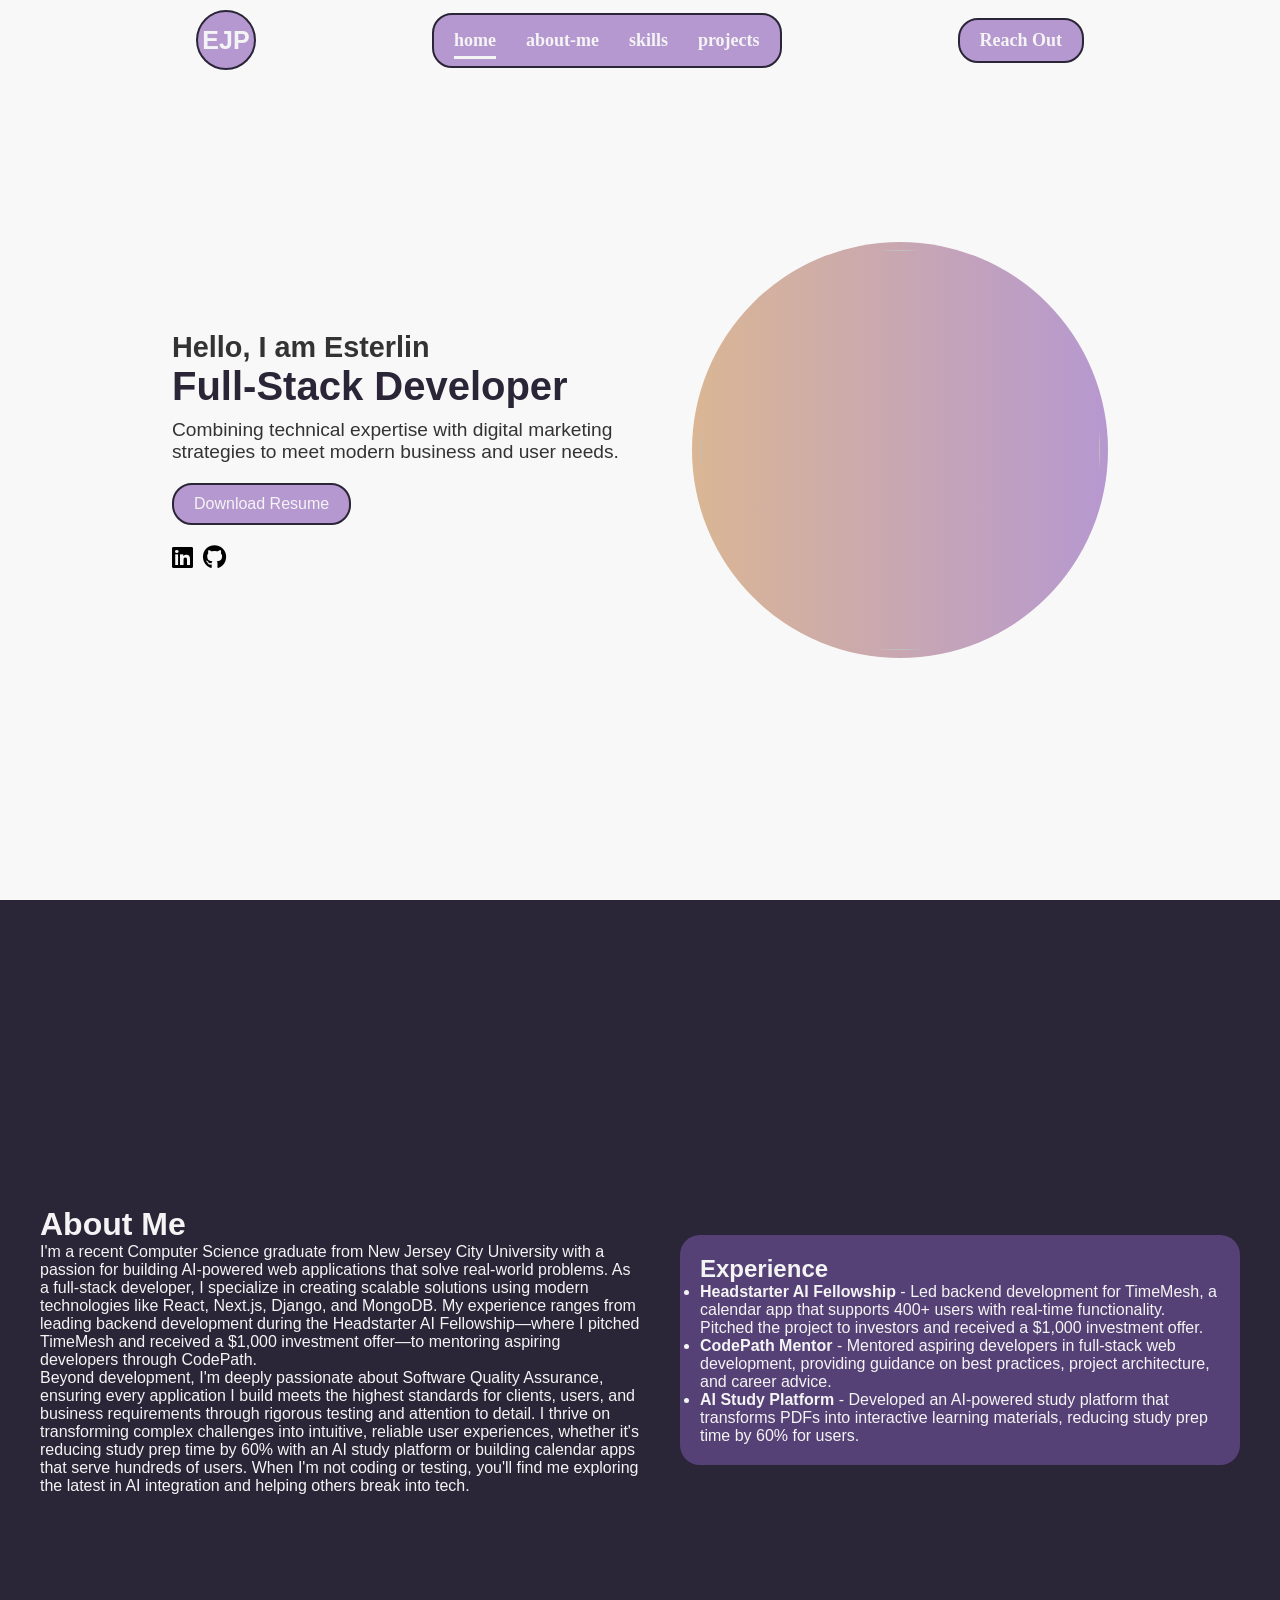
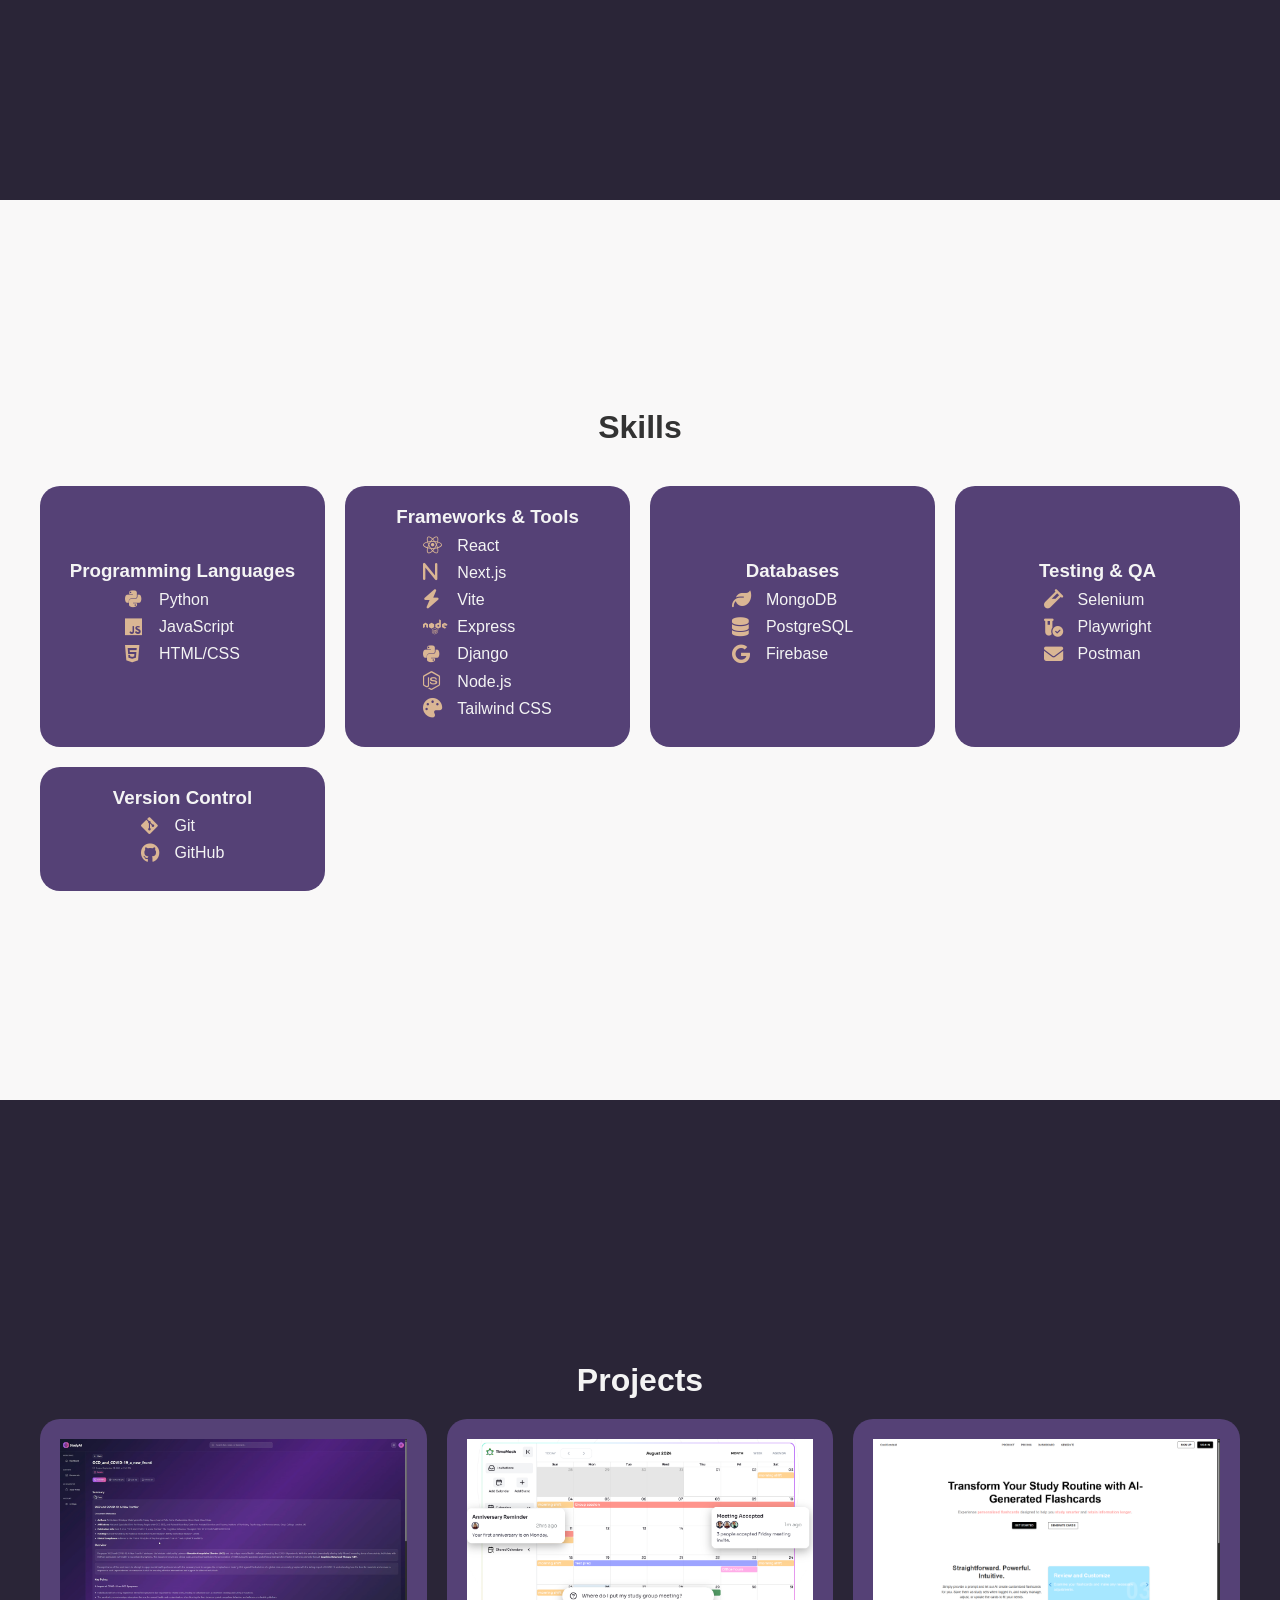
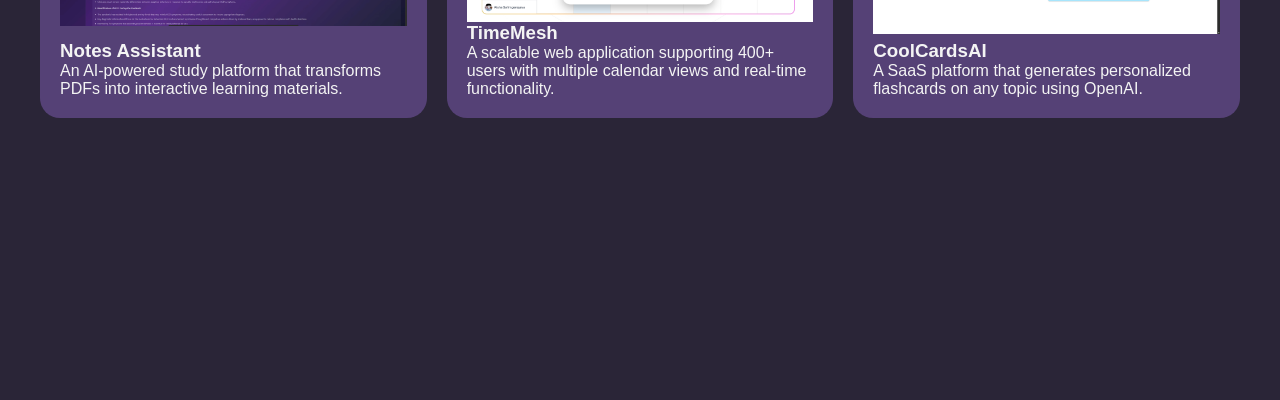
==== commit a51897d3: "changed linkedin and github logo" ====
--- a/index.html
+++ b/index.html
@@ -30,23 +30,15 @@
             <div class="hero-text">
                 <div class="hero-content">
                     <h2>Hello, I am Esterlin</h2>
-                    <h1>Full Stack Developer</h1>
+                    <h1>Full-Stack Developer</h1>
                     <p>Combining technical expertise with digital marketing strategies to meet modern business and user needs.</p>
                 </div>
                 <div class="resume-button">
                     <a href="./files/Resume - Esterlin Jerez Paulino.pdf" target="_blank">Download Resume</a>
                 </div>
                 <div class="hero-socials">
-                    <a href="https://www.linkedin.com/in/esterlin-jerez-paulino/" class="social-button" aria-label="LinkedIn">
-                        <svg width="24" height="24" viewBox="0 0 24 24">
-                            <path d="M20.447 20.452h-3.554v-5.569c0-1.328-.027-3.037-1.852-3.037-1.853 0-2.136 1.445-2.136 2.939v5.667H9.351V9h3.414v1.561h.046c.477-.9 1.637-1.85 3.37-1.85 3.601 0 4.267 2.37 4.267 5.455v6.286zM5.337 7.433c-1.144 0-2.063-.926-2.063-2.065 0-1.138.92-2.063 2.063-2.063 1.14 0 2.064.925 2.064 2.063 0 1.139-.925 2.065-2.064 2.065zm1.782 13.019H3.555V9h3.564v11.452zM22.225 0H1.771C.792 0 0 .774 0 1.729v20.542C0 23.227.792 24 1.771 24h20.451C23.2 24 24 23.227 24 22.271V1.729C24 .774 23.2 0 22.225 0z"/>
-                        </svg>
-                    </a>
-                    <a href="https://github.com/EsterIso" class="social-button" aria-label="GitHub">
-                        <svg width="24" height="24" viewBox="0 0 24 24">
-                            <path d="M12 0c-6.626 0-12 5.373-12 12 0 5.302 3.438 9.8 8.207 11.387.599.111.793-.261.793-.577v-2.234c-3.338.726-4.033-1.416-4.033-1.416-.546-1.387-1.333-1.756-1.333-1.756-1.089-.745.083-.729.083-.729 1.205.084 1.839 1.237 1.839 1.237 1.07 1.834 2.807 1.304 3.492.997.107-.775.418-1.305.762-1.604-2.665-.305-5.467-1.334-5.467-5.931 0-1.311.469-2.381 1.236-3.221-.124-.303-.535-1.524.117-3.176 0 0 1.008-.322 3.301 1.23.957-.266 1.983-.399 3.003-.404 1.02.005 2.047.138 3.006.404 2.291-1.552 3.297-1.23 3.297-1.23.653 1.653.242 2.874.118 3.176.77.84 1.235 1.911 1.235 3.221 0 4.609-2.807 5.624-5.479 5.921.43.372.823 1.102.823 2.222v3.293c0 .319.192.694.801.576 4.765-1.589 8.199-6.086 8.199-11.386 0-6.627-5.373-12-12-12z"/>
-                        </svg>
-                    </a>
+                    <a href="https://www.linkedin.com/in/esterlin-jerez-paulino/" class="fab fa-linkedin social-button" aria-label="LinkedIn"></a>
+                    <a href="https://github.com/EsterIso" class="fab fa-github social-button" aria-label="GitHub"></a>
                 </div>
             </div>
             <div class="hero-image">
--- a/styles.css
+++ b/styles.css
@@ -34,7 +34,7 @@
 }
 
 .header-title {
-  font-size: 30px;
+  font-size:25px;
   font-weight: bold;
   width: 56px;
   height: 56px;
@@ -90,7 +90,7 @@
   text-decoration: none;
 }
 
-.header-contact a {
+.header-contact {
   font: bolder 18px 'Trebuchet MS';
   color: #f4f4f4;
   text-decoration: none;
@@ -98,6 +98,10 @@
   padding: 10px 20px;
   border-radius: 20px;
   border: 2px solid #2A2537;
+}
+
+.header-contact:hover {
+  background-color: #DAB694;
 }
 
 .section {
@@ -117,6 +121,17 @@
   justify-content: center;
   align-items: center;
   gap: 20px;
+}
+
+.hero-socials {
+  display: flex;
+  align-items: center;
+  gap: 10px;
+}
+
+.hero-socials a{
+  color: black;
+  font-size: 24px;
 }
 
 .hero-image {
@@ -255,3 +270,5 @@
   justify-content: space-between;
 }
 
+
+
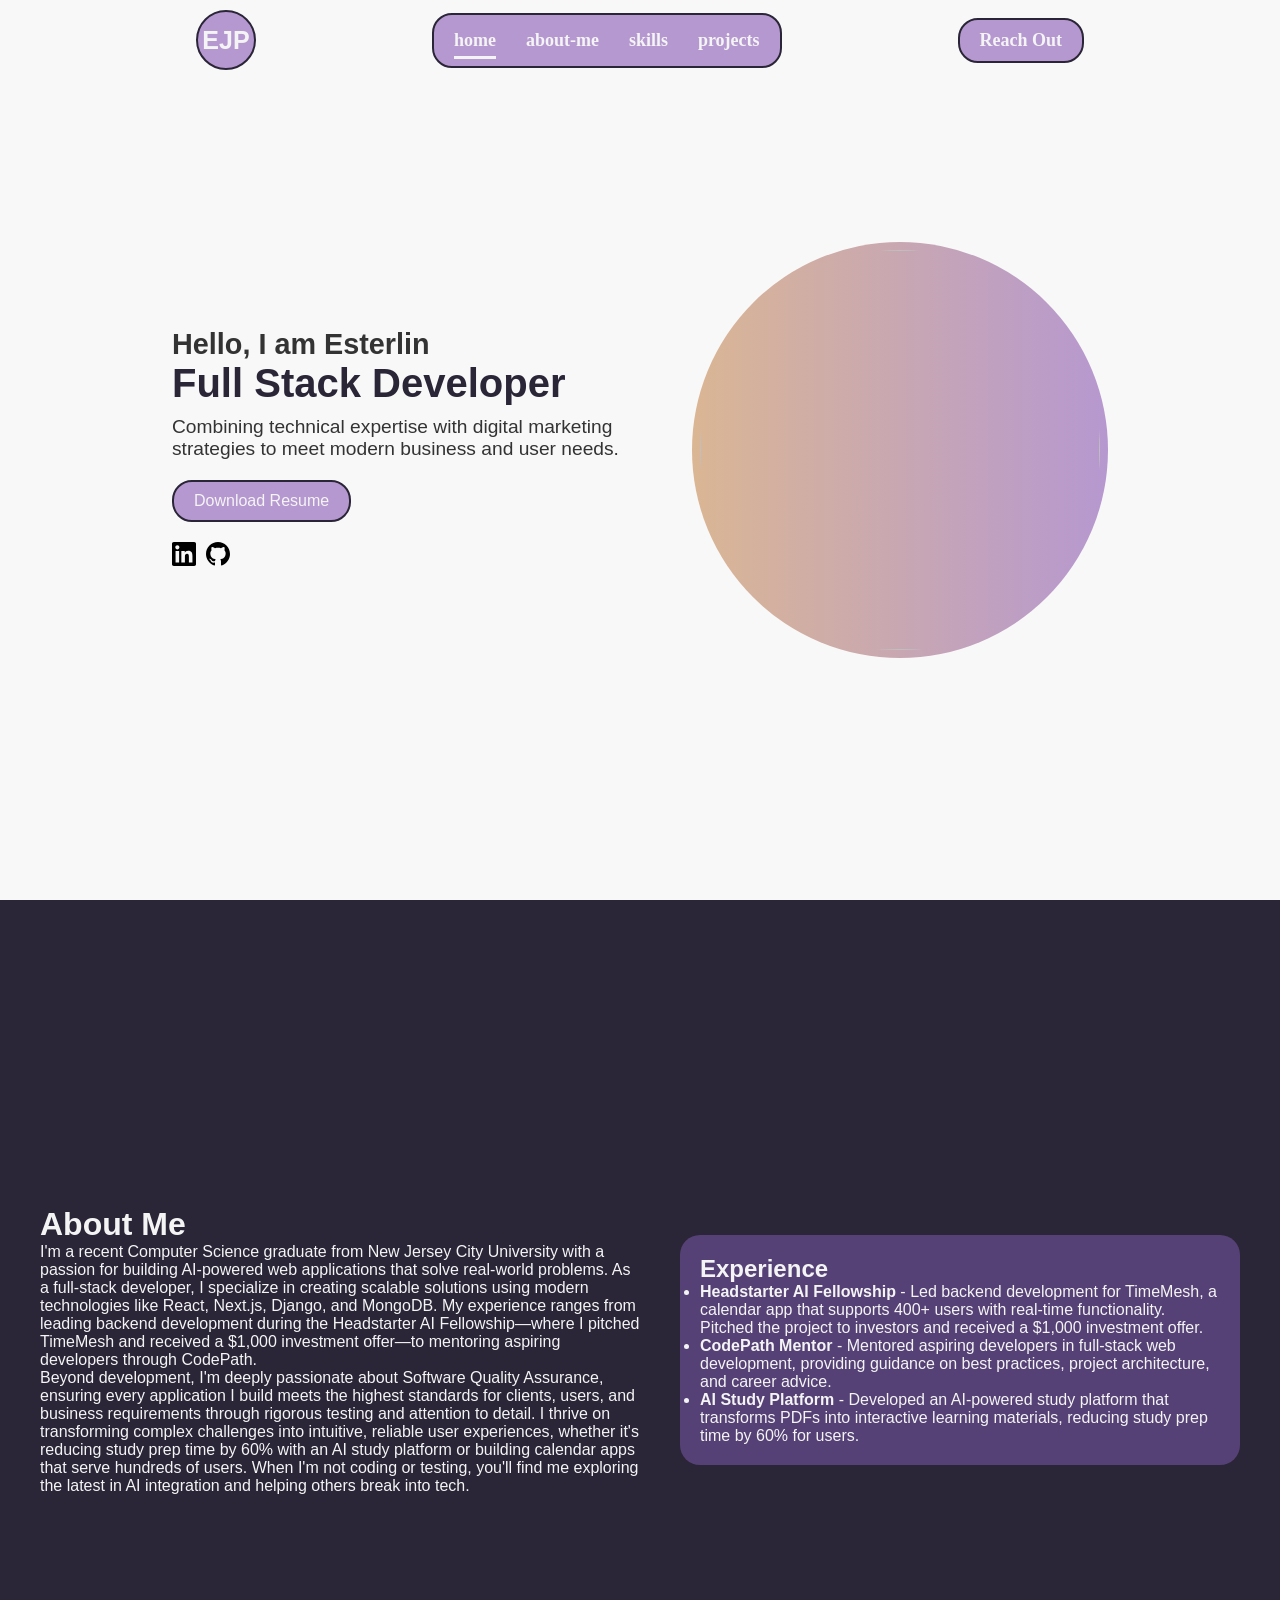
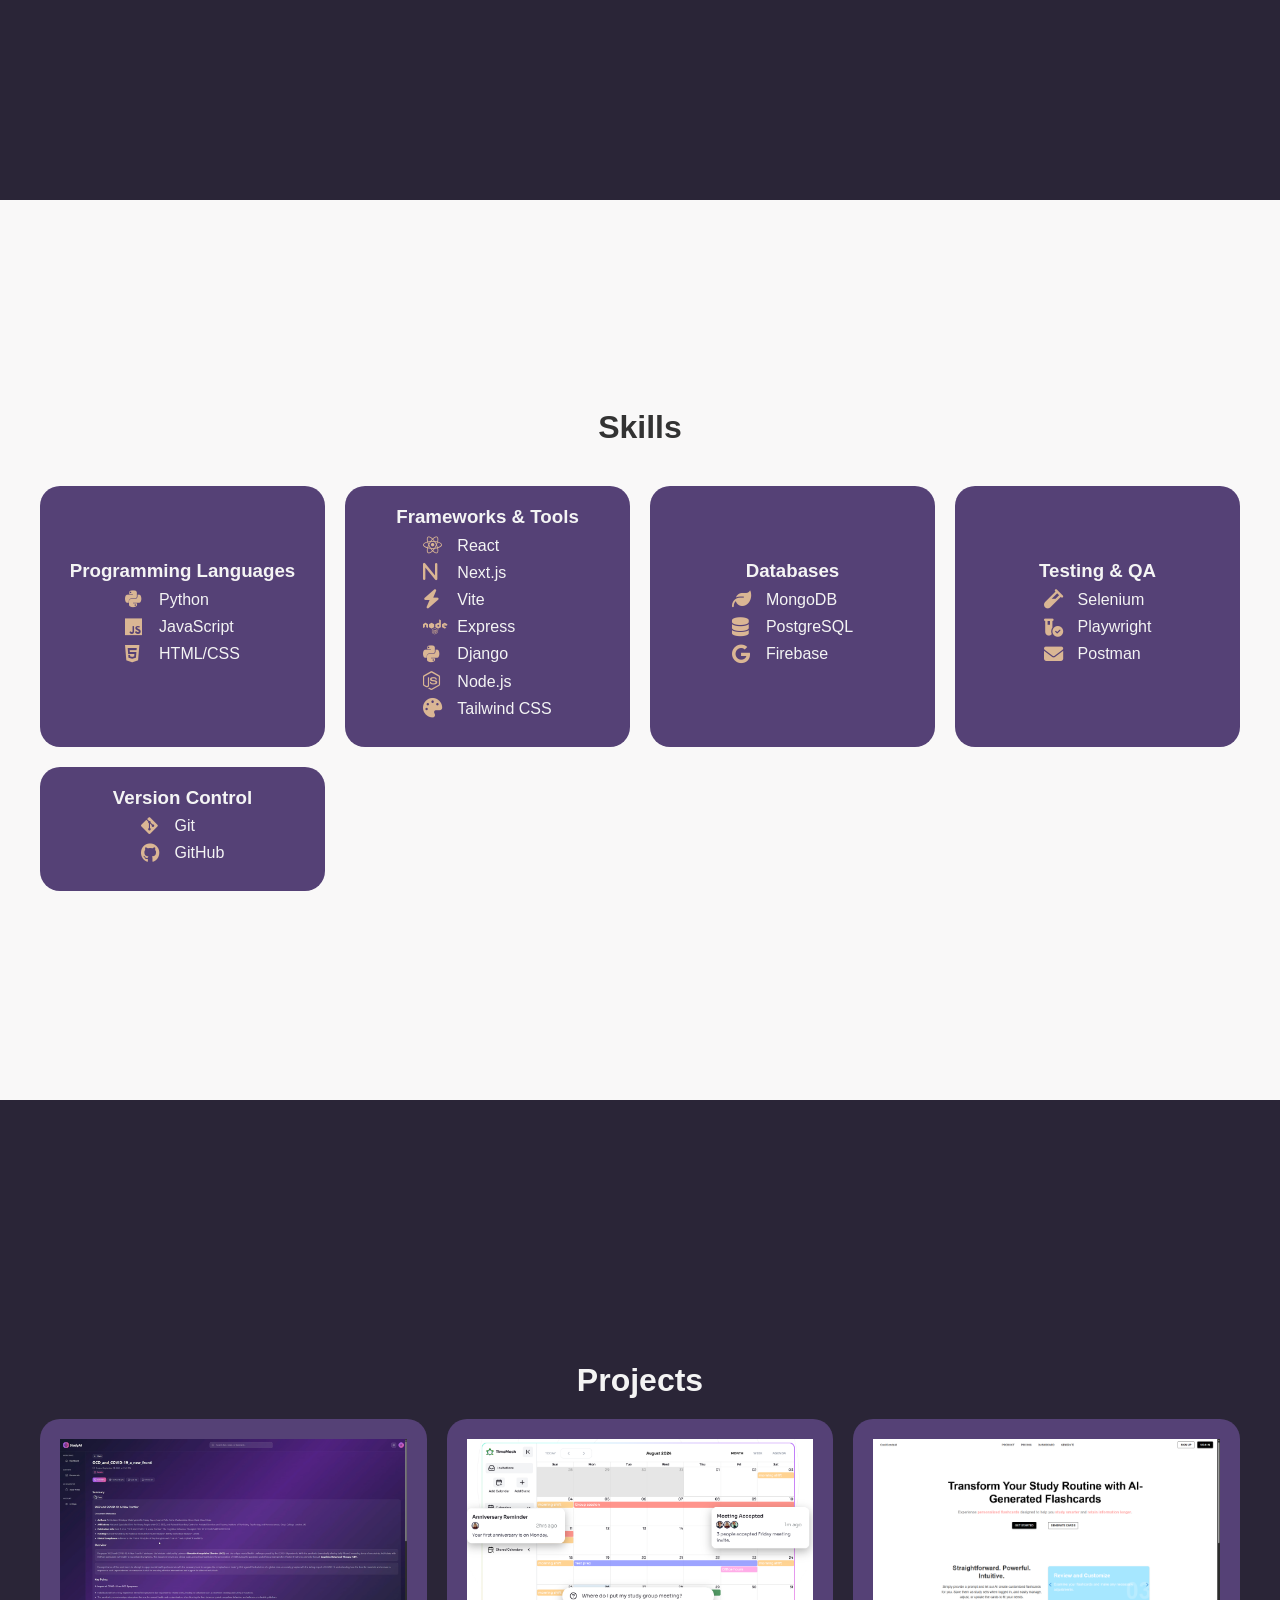
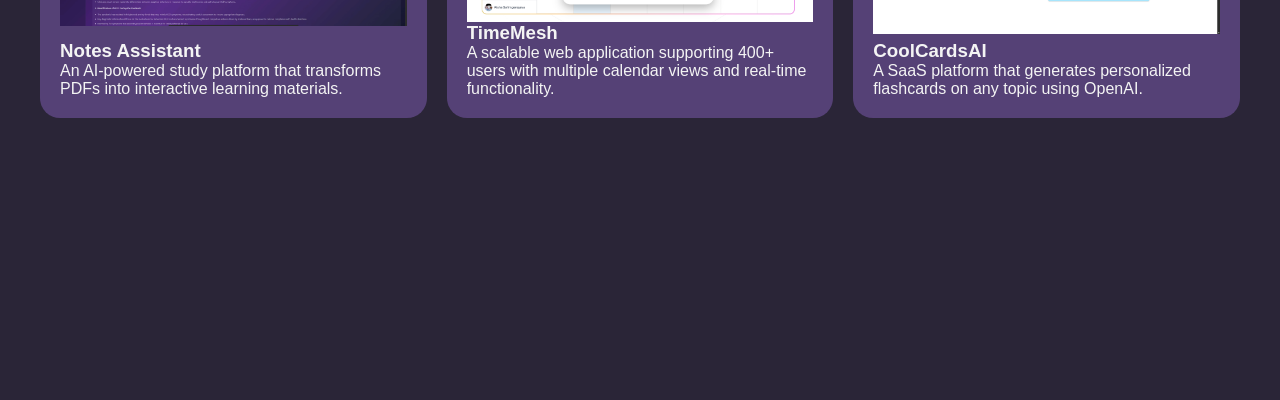
==== commit b594103a: "Email Service currently working:need to adjust notification and style on email page" ====
--- a/index.html
+++ b/index.html
@@ -21,7 +21,7 @@
         </nav>
 
         <div class="header-contact">
-            <a href="">Reach Out</a>
+            <a href="./reach-out/email.html">Reach Out</a>
         </div>
     </header>
 
@@ -30,15 +30,23 @@
             <div class="hero-text">
                 <div class="hero-content">
                     <h2>Hello, I am Esterlin</h2>
-                    <h1>Full-Stack Developer</h1>
+                    <h1>Full Stack Developer</h1>
                     <p>Combining technical expertise with digital marketing strategies to meet modern business and user needs.</p>
                 </div>
                 <div class="resume-button">
                     <a href="./files/Resume - Esterlin Jerez Paulino.pdf" target="_blank">Download Resume</a>
                 </div>
                 <div class="hero-socials">
-                    <a href="https://www.linkedin.com/in/esterlin-jerez-paulino/" class="fab fa-linkedin social-button" aria-label="LinkedIn"></a>
-                    <a href="https://github.com/EsterIso" class="fab fa-github social-button" aria-label="GitHub"></a>
+                    <a href="https://www.linkedin.com/in/esterlin-jerez-paulino/" class="social-button" aria-label="LinkedIn">
+                        <svg width="24" height="24" viewBox="0 0 24 24">
+                            <path d="M20.447 20.452h-3.554v-5.569c0-1.328-.027-3.037-1.852-3.037-1.853 0-2.136 1.445-2.136 2.939v5.667H9.351V9h3.414v1.561h.046c.477-.9 1.637-1.85 3.37-1.85 3.601 0 4.267 2.37 4.267 5.455v6.286zM5.337 7.433c-1.144 0-2.063-.926-2.063-2.065 0-1.138.92-2.063 2.063-2.063 1.14 0 2.064.925 2.064 2.063 0 1.139-.925 2.065-2.064 2.065zm1.782 13.019H3.555V9h3.564v11.452zM22.225 0H1.771C.792 0 0 .774 0 1.729v20.542C0 23.227.792 24 1.771 24h20.451C23.2 24 24 23.227 24 22.271V1.729C24 .774 23.2 0 22.225 0z"/>
+                        </svg>
+                    </a>
+                    <a href="https://github.com/EsterIso" class="social-button" aria-label="GitHub">
+                        <svg width="24" height="24" viewBox="0 0 24 24">
+                            <path d="M12 0c-6.626 0-12 5.373-12 12 0 5.302 3.438 9.8 8.207 11.387.599.111.793-.261.793-.577v-2.234c-3.338.726-4.033-1.416-4.033-1.416-.546-1.387-1.333-1.756-1.333-1.756-1.089-.745.083-.729.083-.729 1.205.084 1.839 1.237 1.839 1.237 1.07 1.834 2.807 1.304 3.492.997.107-.775.418-1.305.762-1.604-2.665-.305-5.467-1.334-5.467-5.931 0-1.311.469-2.381 1.236-3.221-.124-.303-.535-1.524.117-3.176 0 0 1.008-.322 3.301 1.23.957-.266 1.983-.399 3.003-.404 1.02.005 2.047.138 3.006.404 2.291-1.552 3.297-1.23 3.297-1.23.653 1.653.242 2.874.118 3.176.77.84 1.235 1.911 1.235 3.221 0 4.609-2.807 5.624-5.479 5.921.43.372.823 1.102.823 2.222v3.293c0 .319.192.694.801.576 4.765-1.589 8.199-6.086 8.199-11.386 0-6.627-5.373-12-12-12z"/>
+                        </svg>
+                    </a>
                 </div>
             </div>
             <div class="hero-image">
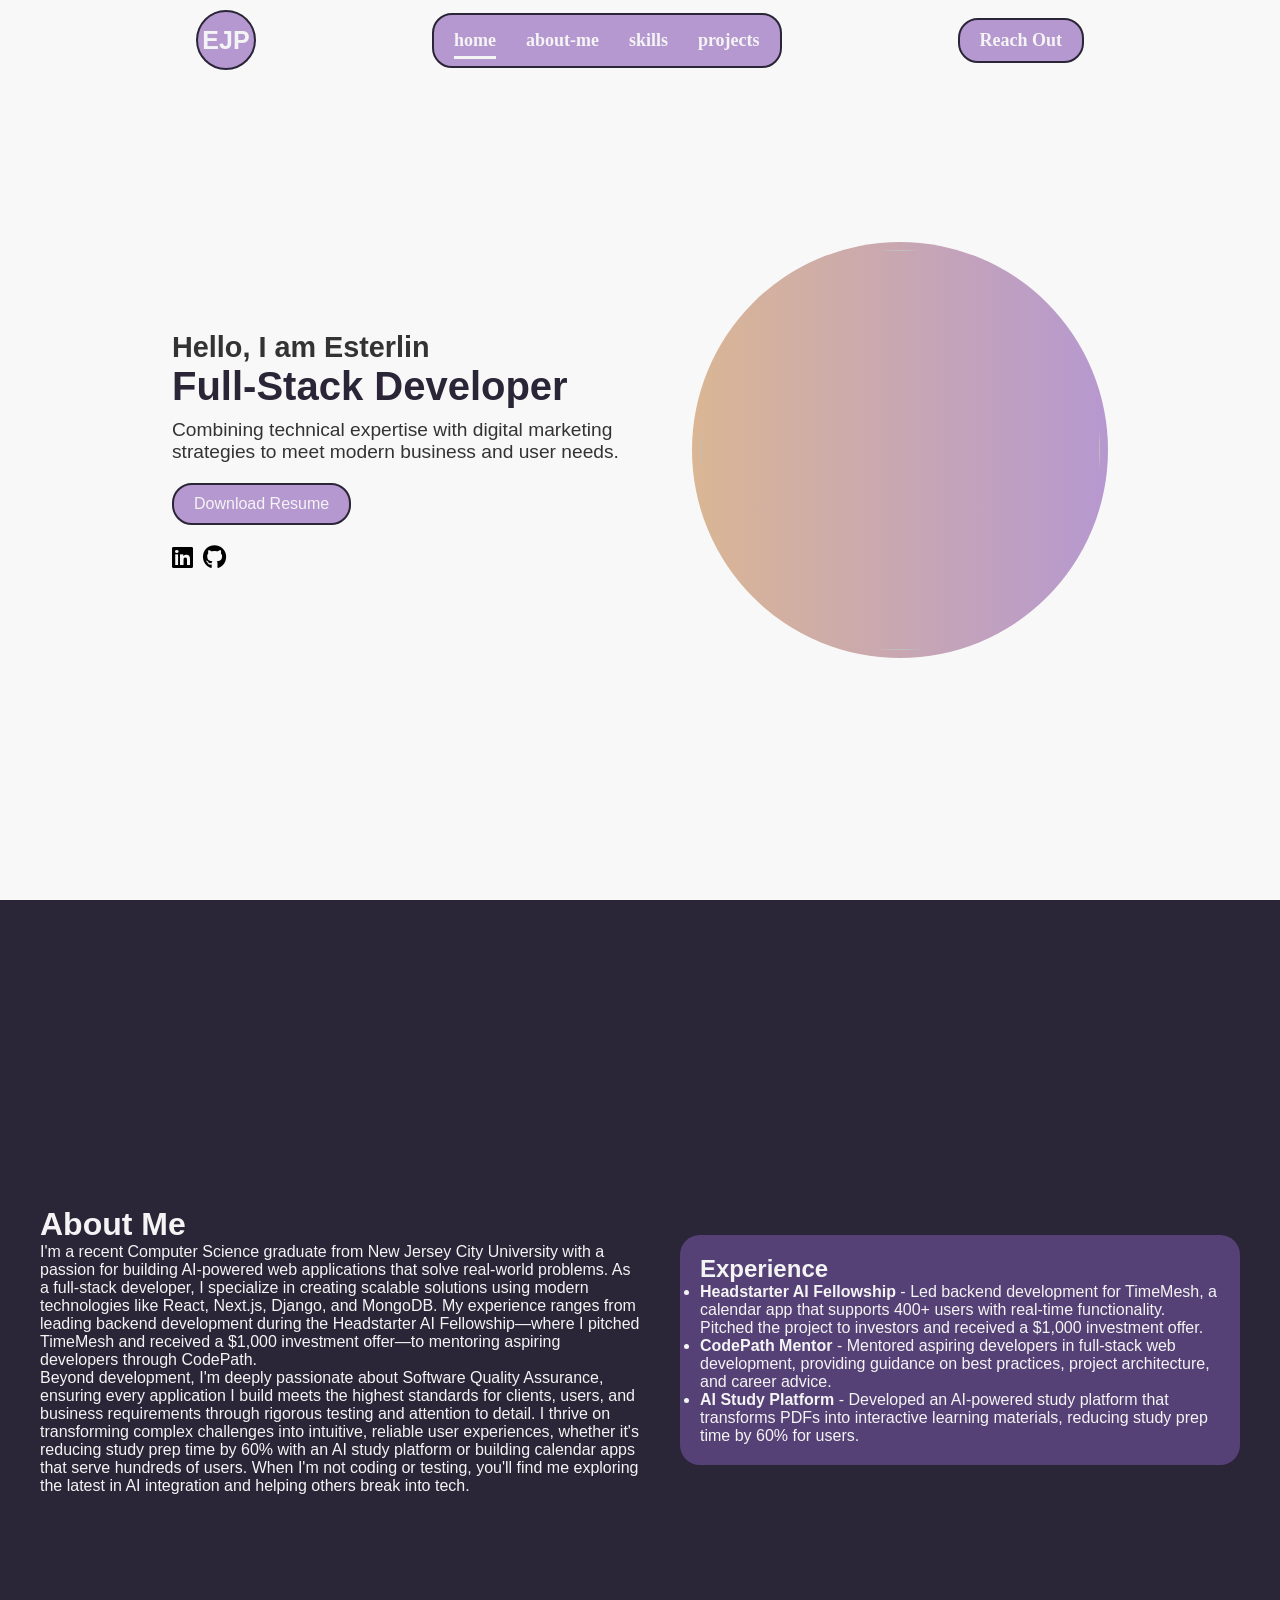
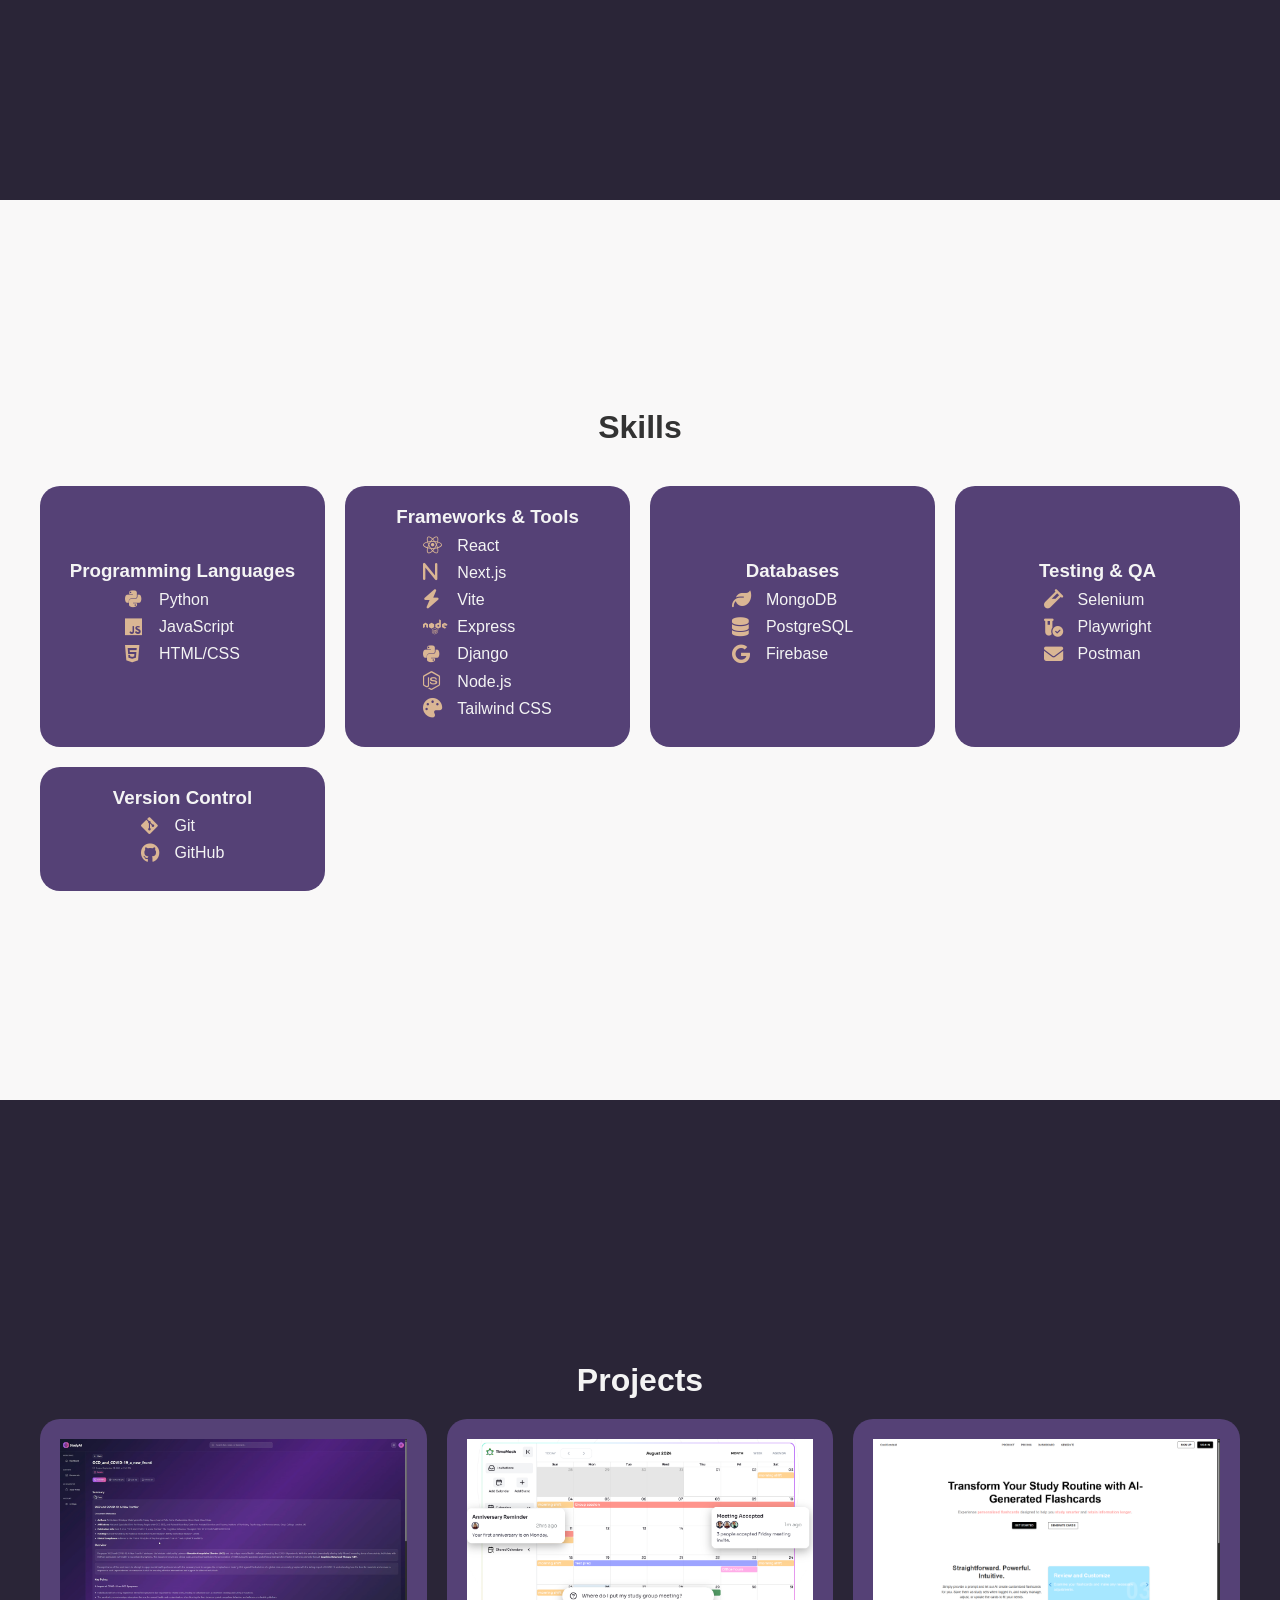
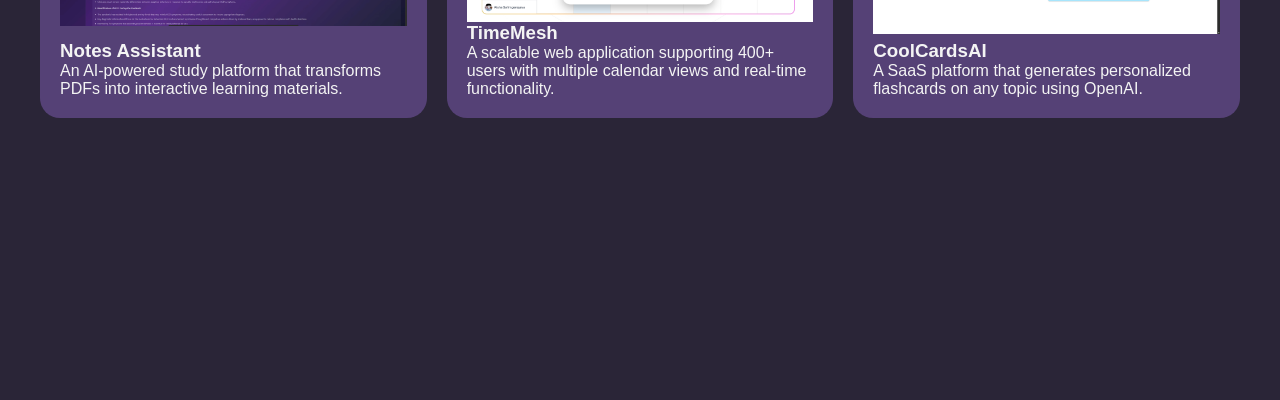
==== commit a3cf5ce2: "Merge branch 'main' of https://github.com/EsterIso/EsterIso.github.io" ====
--- a/index.html
+++ b/index.html
@@ -30,23 +30,15 @@
             <div class="hero-text">
                 <div class="hero-content">
                     <h2>Hello, I am Esterlin</h2>
-                    <h1>Full Stack Developer</h1>
+                    <h1>Full-Stack Developer</h1>
                     <p>Combining technical expertise with digital marketing strategies to meet modern business and user needs.</p>
                 </div>
                 <div class="resume-button">
                     <a href="./files/Resume - Esterlin Jerez Paulino.pdf" target="_blank">Download Resume</a>
                 </div>
                 <div class="hero-socials">
-                    <a href="https://www.linkedin.com/in/esterlin-jerez-paulino/" class="social-button" aria-label="LinkedIn">
-                        <svg width="24" height="24" viewBox="0 0 24 24">
-                            <path d="M20.447 20.452h-3.554v-5.569c0-1.328-.027-3.037-1.852-3.037-1.853 0-2.136 1.445-2.136 2.939v5.667H9.351V9h3.414v1.561h.046c.477-.9 1.637-1.85 3.37-1.85 3.601 0 4.267 2.37 4.267 5.455v6.286zM5.337 7.433c-1.144 0-2.063-.926-2.063-2.065 0-1.138.92-2.063 2.063-2.063 1.14 0 2.064.925 2.064 2.063 0 1.139-.925 2.065-2.064 2.065zm1.782 13.019H3.555V9h3.564v11.452zM22.225 0H1.771C.792 0 0 .774 0 1.729v20.542C0 23.227.792 24 1.771 24h20.451C23.2 24 24 23.227 24 22.271V1.729C24 .774 23.2 0 22.225 0z"/>
-                        </svg>
-                    </a>
-                    <a href="https://github.com/EsterIso" class="social-button" aria-label="GitHub">
-                        <svg width="24" height="24" viewBox="0 0 24 24">
-                            <path d="M12 0c-6.626 0-12 5.373-12 12 0 5.302 3.438 9.8 8.207 11.387.599.111.793-.261.793-.577v-2.234c-3.338.726-4.033-1.416-4.033-1.416-.546-1.387-1.333-1.756-1.333-1.756-1.089-.745.083-.729.083-.729 1.205.084 1.839 1.237 1.839 1.237 1.07 1.834 2.807 1.304 3.492.997.107-.775.418-1.305.762-1.604-2.665-.305-5.467-1.334-5.467-5.931 0-1.311.469-2.381 1.236-3.221-.124-.303-.535-1.524.117-3.176 0 0 1.008-.322 3.301 1.23.957-.266 1.983-.399 3.003-.404 1.02.005 2.047.138 3.006.404 2.291-1.552 3.297-1.23 3.297-1.23.653 1.653.242 2.874.118 3.176.77.84 1.235 1.911 1.235 3.221 0 4.609-2.807 5.624-5.479 5.921.43.372.823 1.102.823 2.222v3.293c0 .319.192.694.801.576 4.765-1.589 8.199-6.086 8.199-11.386 0-6.627-5.373-12-12-12z"/>
-                        </svg>
-                    </a>
+                    <a href="https://www.linkedin.com/in/esterlin-jerez-paulino/" class="fab fa-linkedin social-button" aria-label="LinkedIn"></a>
+                    <a href="https://github.com/EsterIso" class="fab fa-github social-button" aria-label="GitHub"></a>
                 </div>
             </div>
             <div class="hero-image">
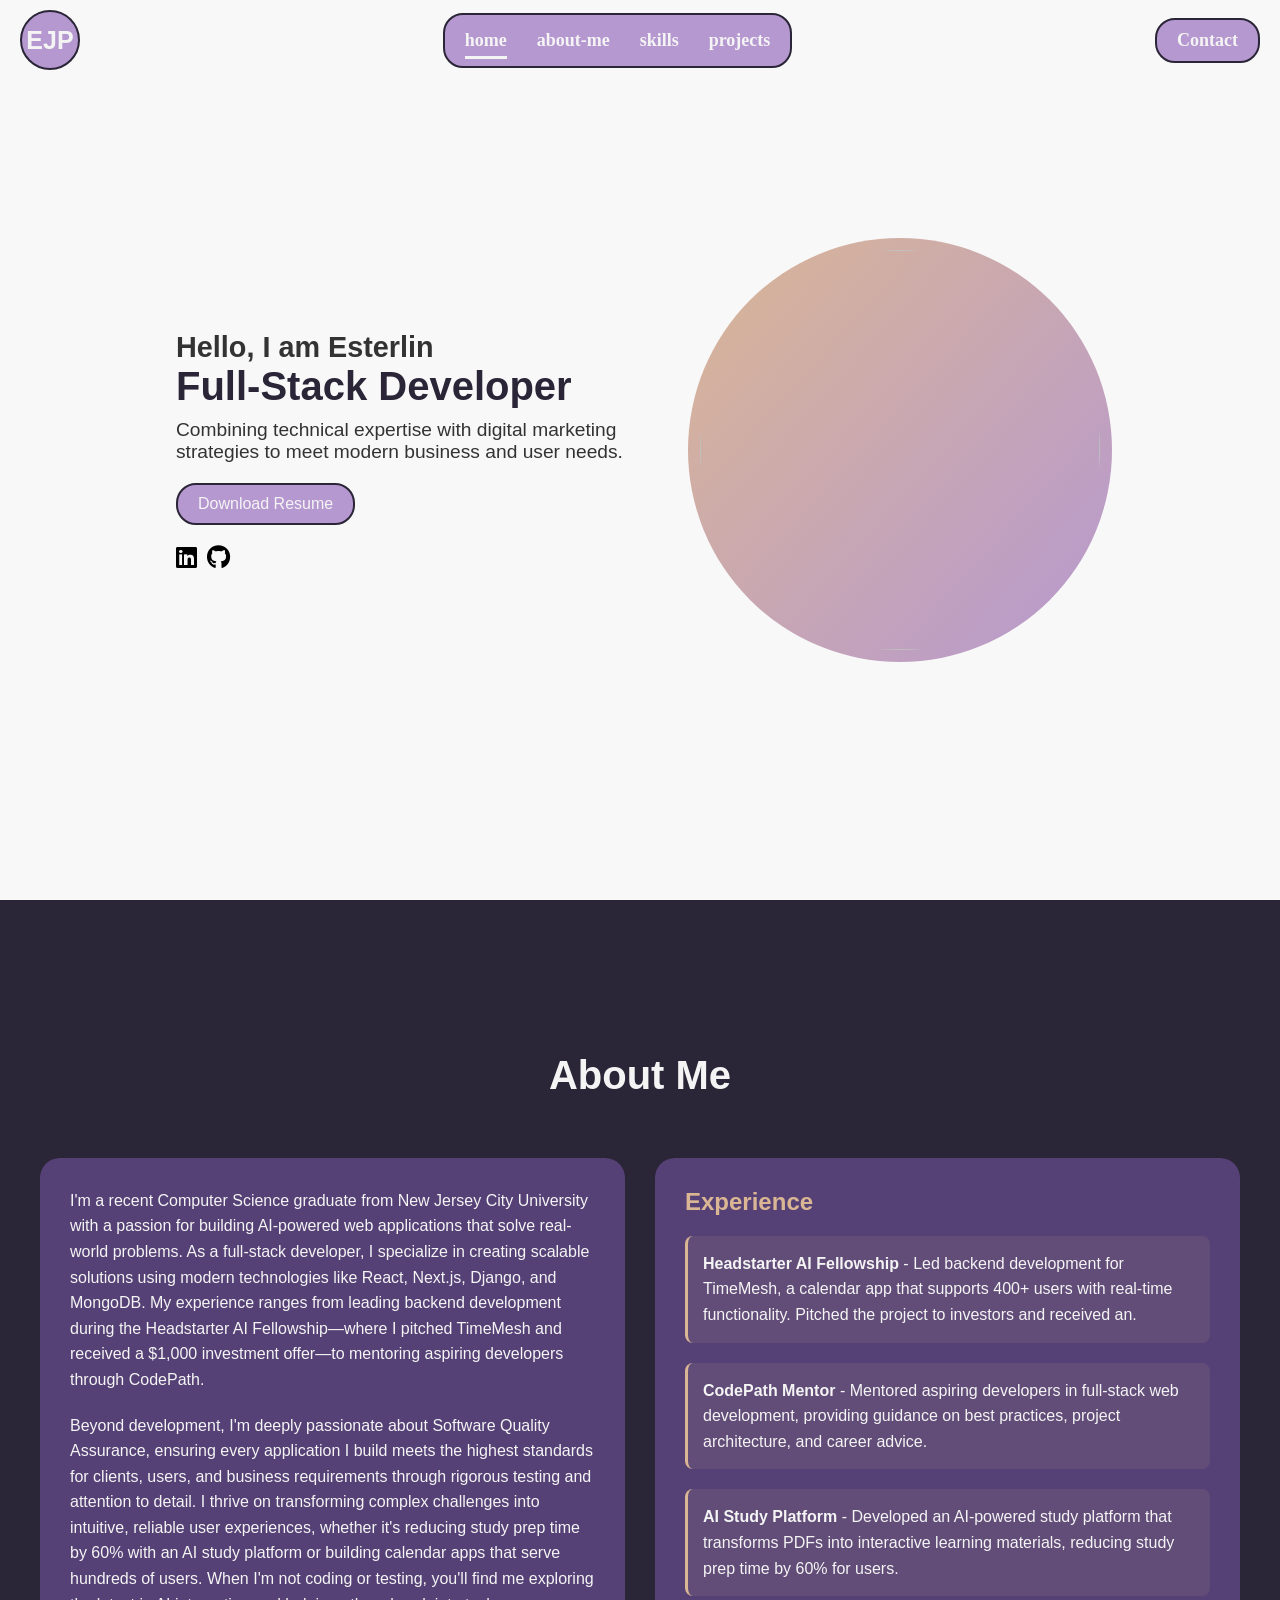
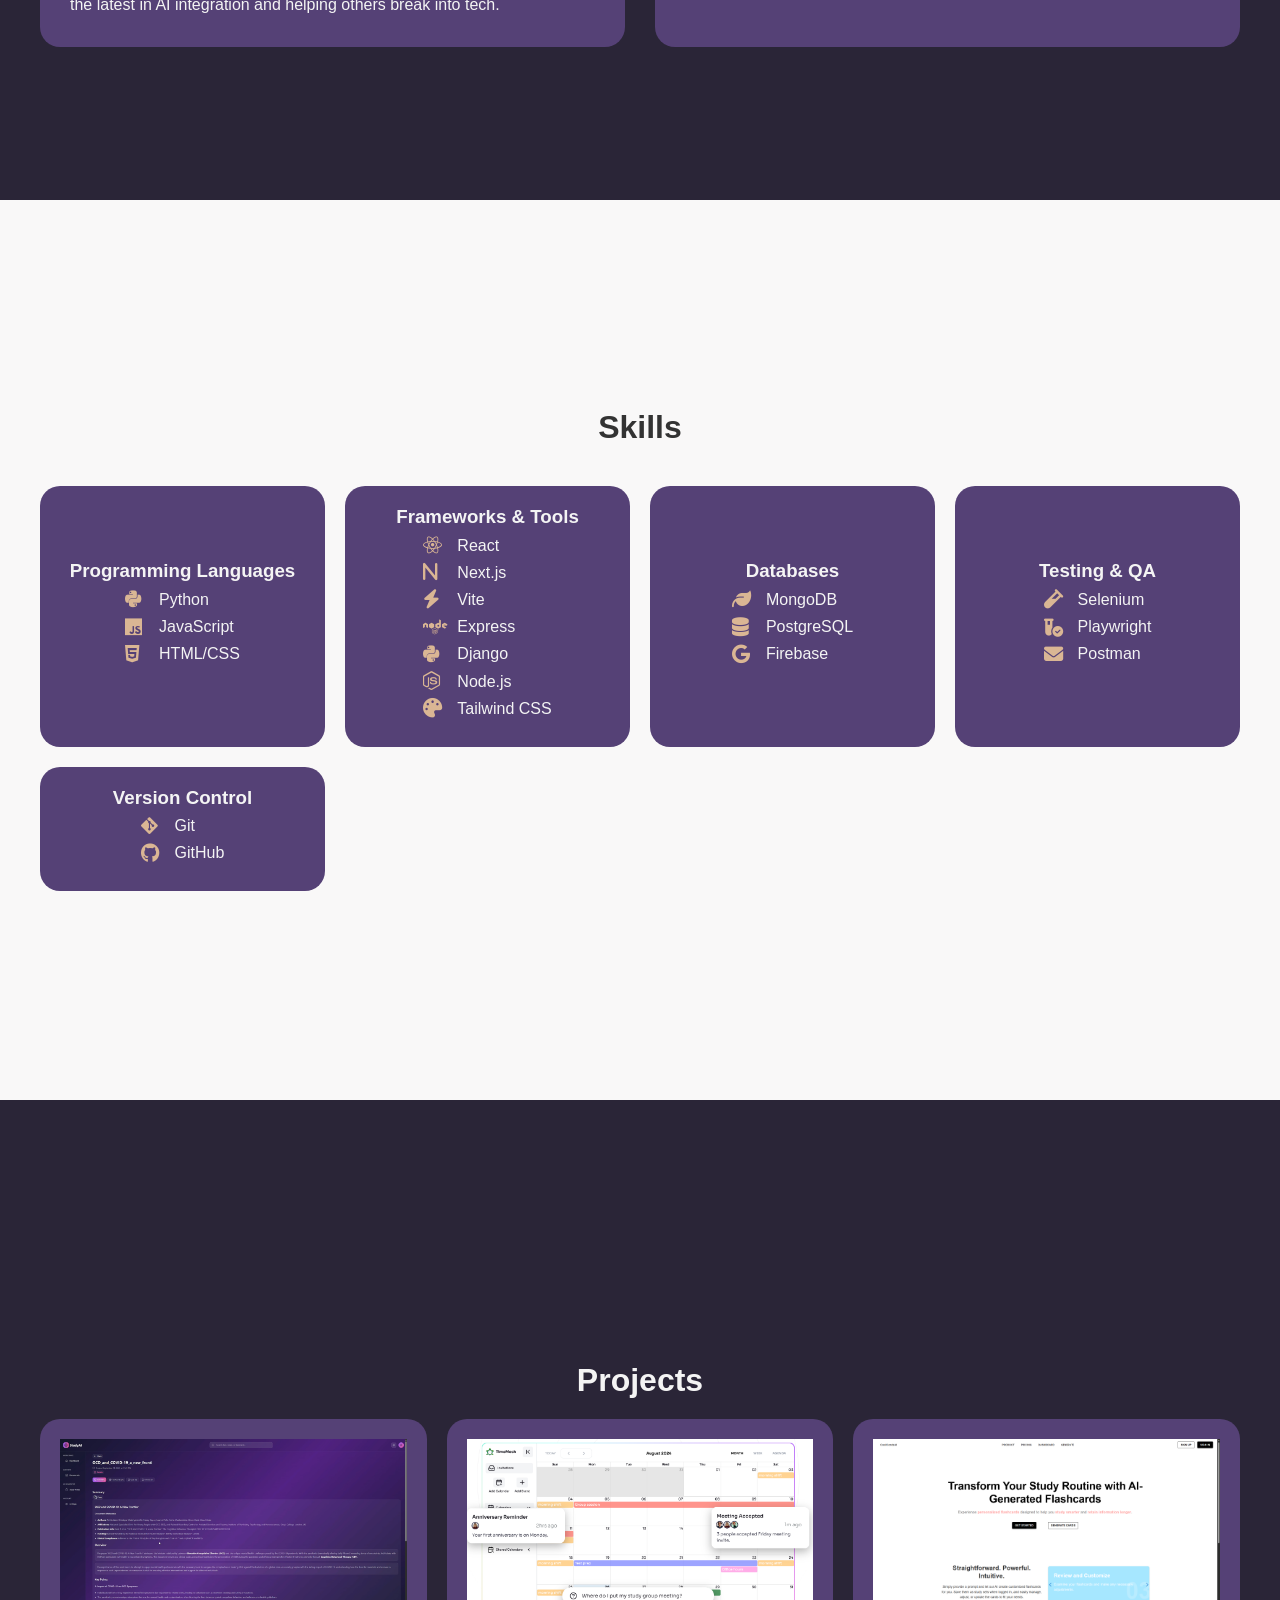
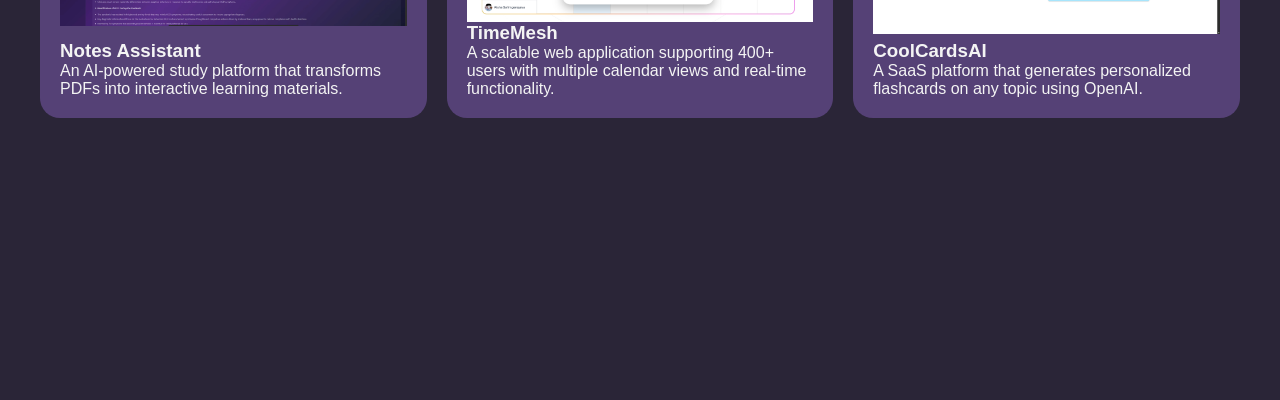
==== commit 5956298b: "Style changes: - header:   - title when hover has animation   - header content spacing change - hero" ====
--- a/index.html
+++ b/index.html
@@ -8,23 +8,6 @@
     <title>Document</title>
 </head>
 <body>
-    <header>
-        <div class="header-title" onclick="window.location.href='/index.html'">
-            EJP
-        </div>
-        
-        <nav>
-            <a class="nav-button active" href="/index.html">home</a>
-            <a class="nav-button" href="/index.html#about-me">about-me</a>
-            <a class="nav-button" href="/index.html#skills">skills</a>
-            <a class="nav-button" href="/index.html#projects">projects</a>
-        </nav>
-
-        <div class="header-contact">
-            <a href="./reach-out/email.html">Reach Out</a>
-        </div>
-    </header>
-
     <main class="main-content">
         <div class="section hero-section">
             <div class="hero-text">
@@ -47,26 +30,28 @@
         </div>
 
         <div class="section about-me" id="about-me">
-            <div class="about-text">
-                <h1>About Me</h1>
-                <p>I'm a recent Computer Science graduate from New Jersey City University with a passion for building AI-powered web applications that solve real-world problems. 
-                    As a full-stack developer, I specialize in creating scalable solutions using modern technologies like React, Next.js, Django, and MongoDB. My experience ranges 
-                    from leading backend development during the Headstarter AI Fellowship—where I pitched TimeMesh and received a $1,000 investment offer—to mentoring aspiring developers 
-                    through CodePath. 
-                </p>
-                <p>Beyond development, I'm deeply passionate about Software Quality Assurance, ensuring every application I build meets the highest standards for clients, 
-                    users, and business requirements through rigorous testing and attention to detail. I thrive on transforming complex challenges into intuitive, reliable user experiences, 
-                    whether it's reducing study prep time by 60% with an AI study platform or building calendar apps that serve hundreds of users. When I'm not coding or testing, you'll find 
-                    me exploring the latest in AI integration and helping others break into tech.
-                </p>
-            </div>
-            <div class="experience-box">
-                <h2>Experience</h2>
-                <ul>
-                    <li><strong>Headstarter AI Fellowship</strong> - Led backend development for TimeMesh, a calendar app that supports 400+ users with real-time functionality. Pitched the project to investors and received a $1,000 investment offer.</li>
-                    <li><strong>CodePath Mentor</strong> - Mentored aspiring developers in full-stack web development, providing guidance on best practices, project architecture, and career advice.</li>
-                    <li><strong>AI Study Platform</strong> - Developed an AI-powered study platform that transforms PDFs into interactive learning materials, reducing study prep time by 60% for users.</li>
-                </ul>
+            <h1>About Me</h1>
+            <div class="about-content-wrapper">
+                <div class="about-text">
+                    <p>I'm a recent Computer Science graduate from New Jersey City University with a passion for building AI-powered web applications that solve real-world problems. 
+                        As a full-stack developer, I specialize in creating scalable solutions using modern technologies like React, Next.js, Django, and MongoDB. My experience ranges 
+                        from leading backend development during the Headstarter AI Fellowship—where I pitched TimeMesh and received a $1,000 investment offer—to mentoring aspiring developers 
+                        through CodePath. 
+                    </p>
+                    <p>Beyond development, I'm deeply passionate about Software Quality Assurance, ensuring every application I build meets the highest standards for clients, 
+                        users, and business requirements through rigorous testing and attention to detail. I thrive on transforming complex challenges into intuitive, reliable user experiences, 
+                        whether it's reducing study prep time by 60% with an AI study platform or building calendar apps that serve hundreds of users. When I'm not coding or testing, you'll find 
+                        me exploring the latest in AI integration and helping others break into tech.
+                    </p>
+                </div>
+                <div class="experience-box">
+                    <h2>Experience</h2>
+                    <ul>
+                        <li><strong>Headstarter AI Fellowship</strong> - Led backend development for TimeMesh, a calendar app that supports 400+ users with real-time functionality. Pitched the project to investors and received an.</li>
+                        <li><strong>CodePath Mentor</strong> - Mentored aspiring developers in full-stack web development, providing guidance on best practices, project architecture, and career advice.</li>
+                        <li><strong>AI Study Platform</strong> - Developed an AI-powered study platform that transforms PDFs into interactive learning materials, reducing study prep time by 60% for users.</li>
+                    </ul>
+                </div>
             </div>
         </div>
 
@@ -149,46 +134,47 @@
         </div>
     </main>
 
+    <script src="./load-header.js"></script>
     <script>
-        // mobile navlinks
-        document.addEventListener("DOMContentLoaded", function() {
-        const mobileLinks = document.querySelectorAll(".nav-button");
-        const sections = document.querySelectorAll(".section");
+        // Initialize navigation after header is loaded
+        document.addEventListener('headerLoaded', function() {
+            const mobileLinks = document.querySelectorAll(".nav-button");
+            const sections = document.querySelectorAll(".section");
 
-        function updateMobileActive(index) {
-            mobileLinks.forEach((link, i) => {
-            link.classList.toggle("active", i === index);
+            function updateMobileActive(index) {
+                mobileLinks.forEach((link, i) => {
+                link.classList.toggle("active", i === index);
+                });
+            }
+
+            function updateCarousel(newIndex) {
+                if (newIndex < 0 || newIndex >= sections.length) return;
+
+                // existing desktop nav update
+                const navLinks = document.querySelectorAll(".nav-button");
+                navLinks.forEach((link, i) => link.classList.toggle("active", i === newIndex));
+
+                // new mobile nav update
+                updateMobileActive(newIndex);
+            }
+
+            mobileLinks.forEach((link, index) => {
+                link.addEventListener("click", function(e) {
+                e.preventDefault();
+                updateCarousel(index);
+                // Scroll to the section
+                sections[index].scrollIntoView({ behavior: "smooth" });
+                });
             });
-        }
 
-        function updateCarousel(newIndex) {
-            if (newIndex < 0 || newIndex >= sections.length) return;
-
-            // existing desktop nav update
-            const navLinks = document.querySelectorAll(".nav-button");
-            navLinks.forEach((link, i) => link.classList.toggle("active", i === newIndex));
-
-            // new mobile nav update
-            updateMobileActive(newIndex);
-        }
-
-        mobileLinks.forEach((link, index) => {
-            link.addEventListener("click", function(e) {
-            e.preventDefault();
-            updateCarousel(index);
-            // Scroll to the section
-            sections[index].scrollIntoView({ behavior: "smooth" });
+            // Optional: update mobile nav on scroll
+            window.addEventListener("scroll", function() {
+                let current = 0;
+                sections.forEach((section, i) => {
+                if (window.scrollY >= section.offsetTop - 80) current = i;
+                });
+                updateMobileActive(current);
             });
-        });
-
-        // Optional: update mobile nav on scroll
-        window.addEventListener("scroll", function() {
-            let current = 0;
-            sections.forEach((section, i) => {
-            if (window.scrollY >= section.offsetTop - 80) current = i;
-            });
-            updateMobileActive(current);
-        });
         });
     </script>
 </body>
--- a/styles.css
+++ b/styles.css
@@ -1,4 +1,10 @@
 /* #2A2537 #554176 #B698D0 #DAB694 #DBD4DC*/
+@property --rotate {
+  syntax: "<angle>";
+  initial-value: 132deg;
+  inherits: false;
+}
+
 * {
   margin: 0;
   padding: 0;
@@ -25,9 +31,9 @@
   left: 0;
   right: 0;
   display: flex;
-  justify-content: space-evenly;
-  align-items: center;
-  padding: 20px; 
+  justify-content: space-between;
+  align-items: center;
+  padding: 20px;
   text-align: center;
   height: 40px;
   /* background:#232433; */
@@ -49,6 +55,14 @@
 
 .header-title:hover {
   cursor: pointer;
+  content: "";
+  background-image: linear-gradient(
+    var(--rotate),
+    #dab694,
+    #b698d0
+  );
+  z-index: -1;
+  animation: spin 2.5s linear infinite;
 }
 
 header nav {
@@ -59,6 +73,7 @@
   padding: 15px 20px;
   border-radius: 20px;
   border: 2px solid #2A2537;
+  margin: 0 auto;
 }
 
 .nav-button {
@@ -102,6 +117,7 @@
 
 .header-contact:hover {
   background-color: #DAB694;
+  cursor: pointer;
 }
 
 .section {
@@ -139,7 +155,25 @@
   justify-content: center;
   align-items: center;
   border-radius: 50%;
-  background: linear-gradient(90deg,rgba(218, 182, 148, 1) 0%, rgba(182, 152, 208, 1) 100%);
+  /* background: linear-gradient(90deg,#dab694 0%, #b698d0 100%); */
+  position: relative;
+  width: 408px;
+  height: 408px;
+}
+
+.hero-image::before {
+  content: "";
+  position: absolute;
+  width: 104%;
+  height: 104%;
+  border-radius: 50%;
+  background-image: linear-gradient(
+    var(--rotate),
+    #dab694,
+    #b698d0
+  );
+  z-index: -1;
+  animation: spin 2.5s linear infinite;
 }
 
 .hero-section img {
@@ -175,6 +209,10 @@
   margin-bottom: 20px;
 }
 
+.resume-button:hover {
+  background-color: #DAB694;
+}
+
 .hero-content {
   font-size: 1.2rem;
   color: #333;
@@ -183,26 +221,74 @@
 
 .about-me {
   display: flex;
-  flex-direction: row;
+  flex-direction: column;
   justify-content: center;
   align-items: center;
   gap: 40px;
   color: #f4f4f4;
   background-color: #2A2537;
-  padding: 40px;
+  padding: 60px 40px;
+}
+
+.about-me h1 {
+  font-size: 2.5rem;
+  margin-bottom: 20px;
+  text-align: center;
+  width: 100%;
+}
+
+.about-content-wrapper {
+  display: grid;
+  grid-template-columns: repeat(auto-fit, minmax(400px, 1fr));
+  gap: 30px;
+  width: 100%;
+  max-width: 1200px;
 }
 
 .about-text {
-  max-width: 600px;
-
+  background-color: #554176;
+  padding: 30px;
+  border-radius: 20px;
+  display: flex;
+  flex-direction: column;
+  gap: 20px;
+}
+
+.about-text p {
+  line-height: 1.6;
+  font-size: 1rem;
 }
 
 .experience-box {
-  max-width: 600px;
   background-color: #554176;
-  padding: 20px;
-  border-radius: 20px;
-  /* border: 2px solid #7ca0c7; */
+  padding: 30px;
+  border-radius: 20px;
+}
+
+.experience-box h2 {
+  font-size: 1.5rem;
+  margin-bottom: 20px;
+  color: #DAB694;
+}
+
+.experience-box ul {
+  list-style: none;
+  display: flex;
+  flex-direction: column;
+  gap: 20px;
+}
+
+.experience-box li {
+  padding: 15px;
+  background-color: rgba(218, 182, 148, 0.1);
+  border-left: 3px solid #DAB694;
+  border-radius: 8px;
+  line-height: 1.6;
+}
+
+.experience-box li:hover{
+  transform: scale(1.1);
+  
 }
 
 .skills {
@@ -270,5 +356,14 @@
   justify-content: space-between;
 }
 
-
-
+@keyframes spin {
+  0% {
+    --rotate: 0deg;
+  }
+  100% {
+    --rotate: 360deg;
+  }
+}
+
+
+
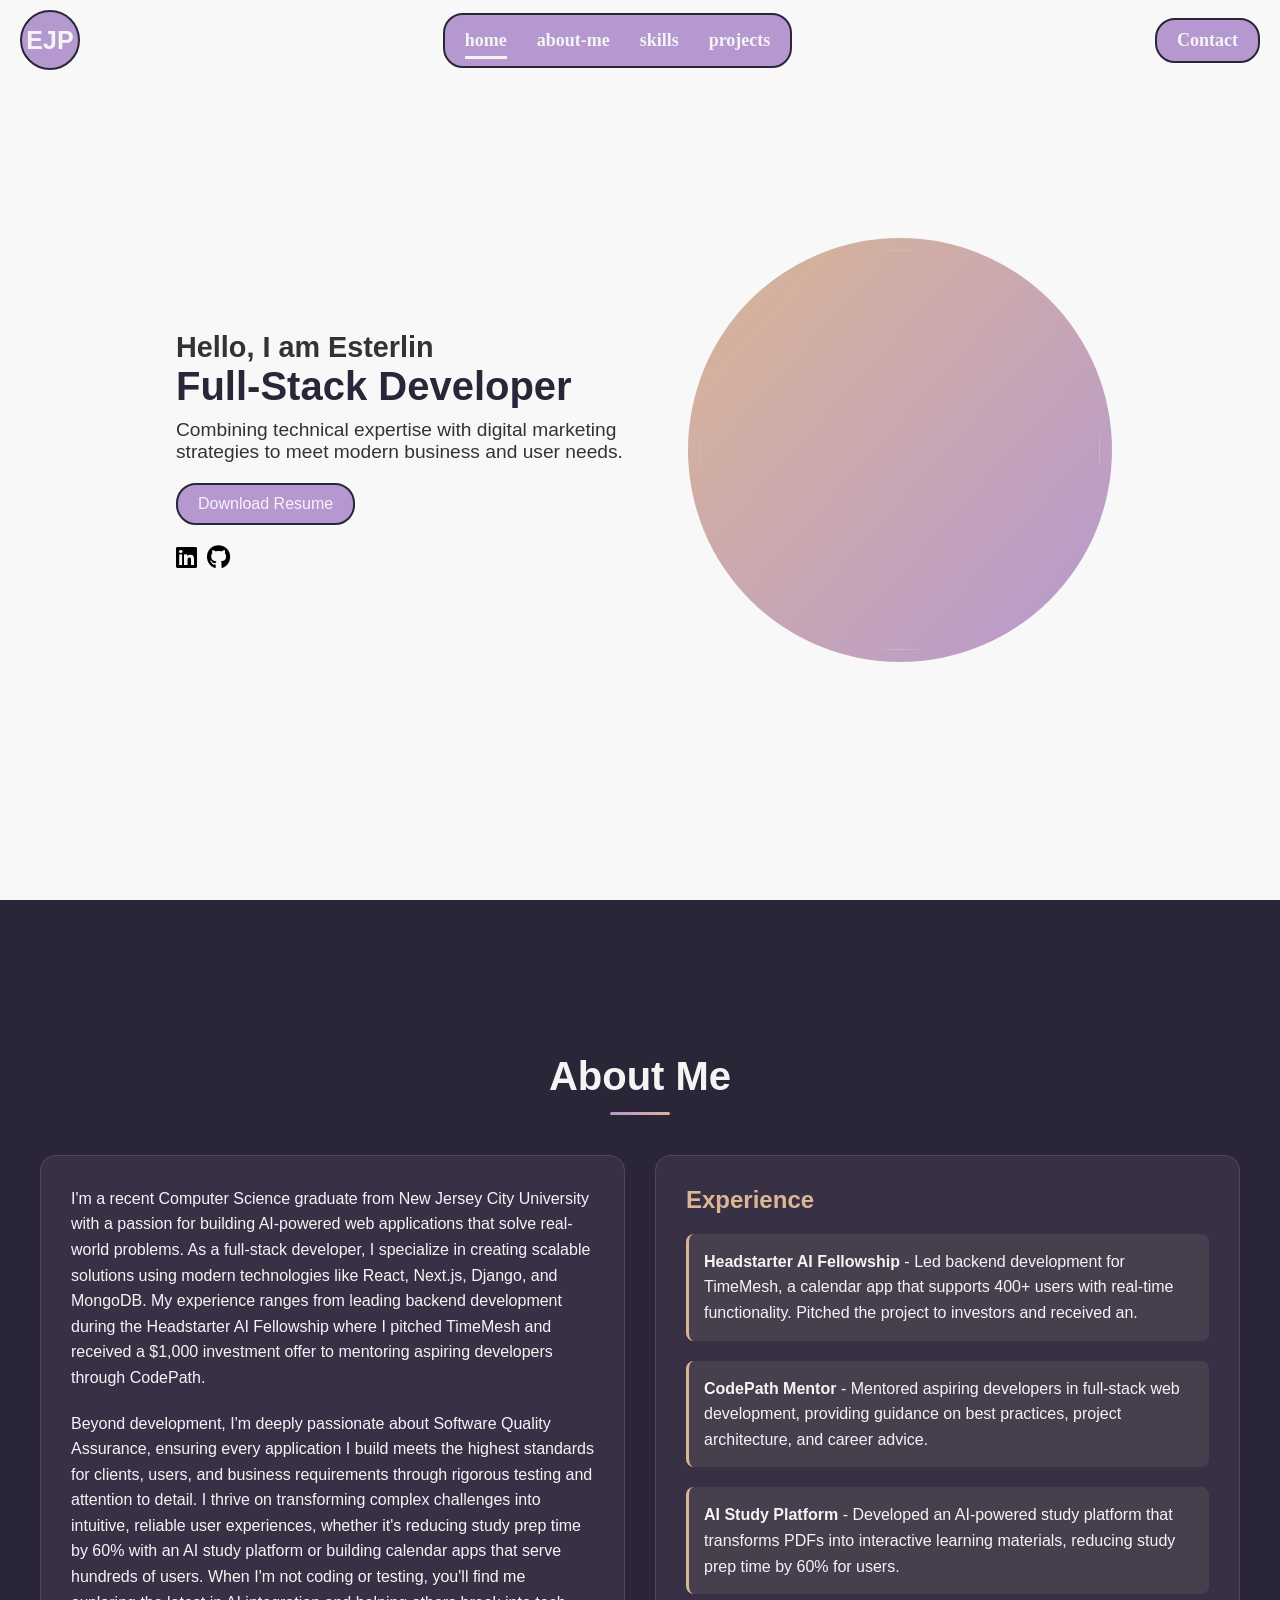
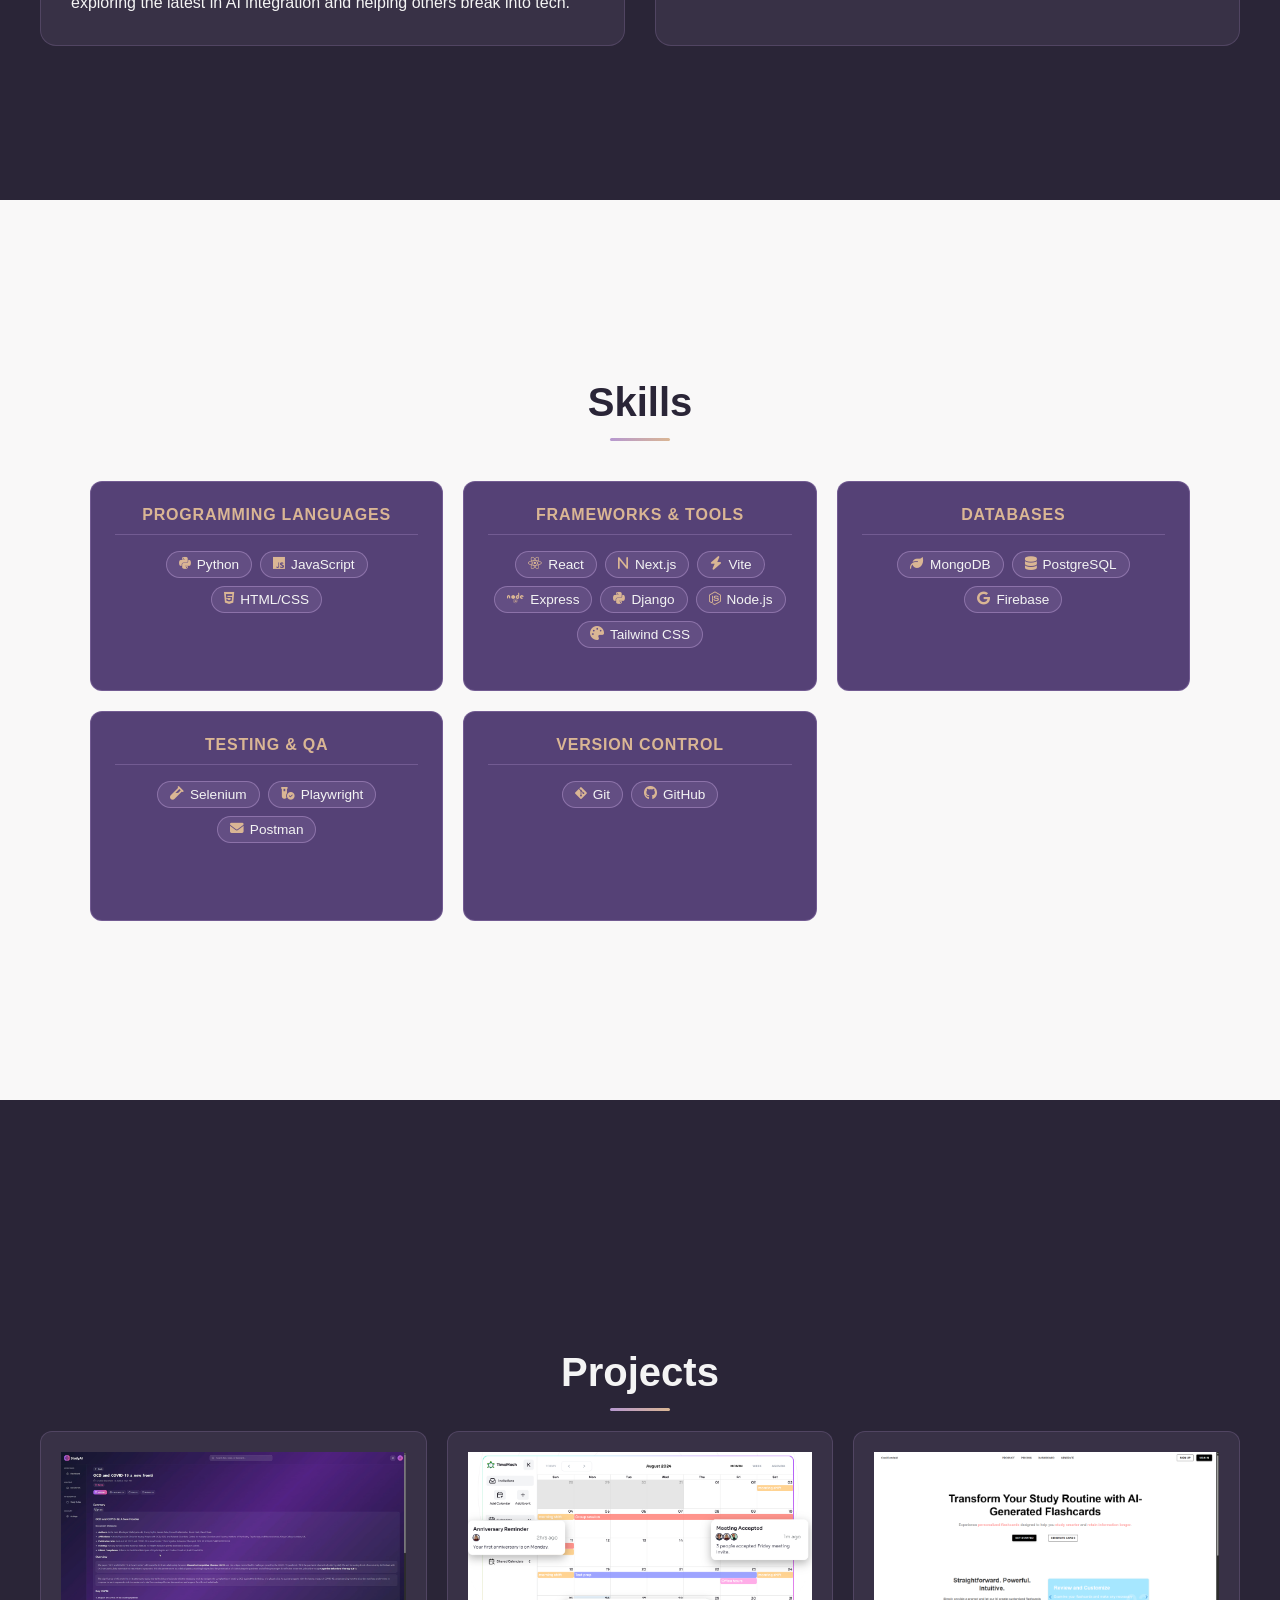
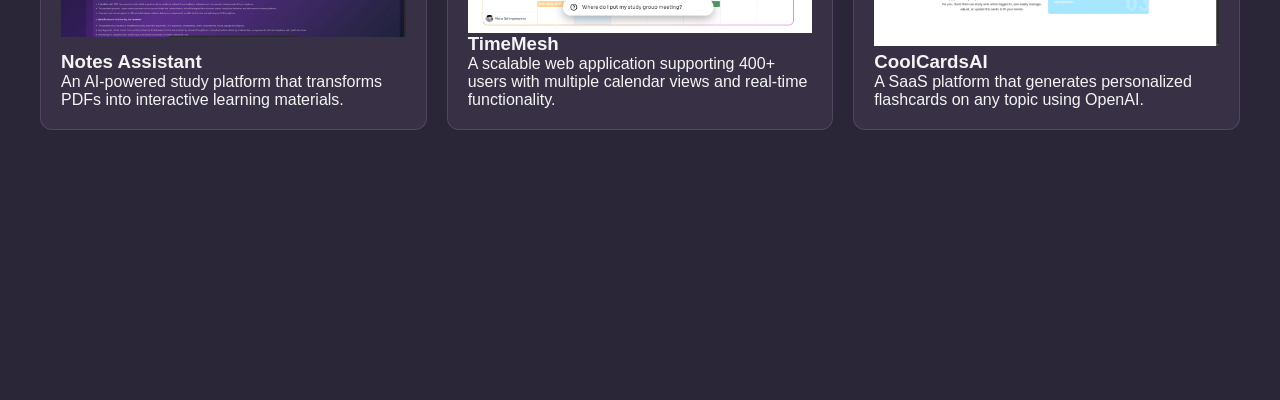
==== commit d7aa4f2a: "Changes in style on all pages: - cohesive styling across pages - project page snapping is working pr" ====
--- a/index.html
+++ b/index.html
@@ -35,7 +35,7 @@
                 <div class="about-text">
                     <p>I'm a recent Computer Science graduate from New Jersey City University with a passion for building AI-powered web applications that solve real-world problems. 
                         As a full-stack developer, I specialize in creating scalable solutions using modern technologies like React, Next.js, Django, and MongoDB. My experience ranges 
-                        from leading backend development during the Headstarter AI Fellowship—where I pitched TimeMesh and received a $1,000 investment offer—to mentoring aspiring developers 
+                        from leading backend development during the Headstarter AI Fellowship where I pitched TimeMesh and received a $1,000 investment offer to mentoring aspiring developers 
                         through CodePath. 
                     </p>
                     <p>Beyond development, I'm deeply passionate about Software Quality Assurance, ensuring every application I build meets the highest standards for clients, 
@@ -60,46 +60,46 @@
             <div class="skills-grid">
             <div class="skill-card">
                 <h3>Programming Languages</h3>
-                <ul>
-                    <li><i class="fab fa-python"></i> Python</li>
-                    <li><i class="fab fa-js"></i> JavaScript</li>
-                    <li><i class="fab fa-html5"></i> HTML/CSS</li>
-                </ul>
+                <div class="skill-badges">
+                    <span class="skill-badge"><i class="fab fa-python"></i> Python</span>
+                    <span class="skill-badge"><i class="fab fa-js"></i> JavaScript</span>
+                    <span class="skill-badge"><i class="fab fa-html5"></i> HTML/CSS</span>
+                </div>
             </div>
             <div class="skill-card">
                 <h3>Frameworks & Tools</h3>
-                <ul>
-                    <li><i class="fab fa-react"></i> React</li>
-                    <li><i class="fas fa-n"></i> Next.js</li>
-                    <li><i class="fas fa-zap"></i> Vite</li>
-                    <li><i class="fab fa-node"></i> Express</li>
-                    <li><i class="fab fa-python"></i> Django</li>
-                    <li><i class="fab fa-node-js"></i> Node.js</li>
-                    <li><i class="fas fa-palette"></i> Tailwind CSS</li>
-                </ul>
+                <div class="skill-badges">
+                    <span class="skill-badge"><i class="fab fa-react"></i> React</span>
+                    <span class="skill-badge"><i class="fas fa-n"></i> Next.js</span>
+                    <span class="skill-badge"><i class="fas fa-zap"></i> Vite</span>
+                    <span class="skill-badge"><i class="fab fa-node"></i> Express</span>
+                    <span class="skill-badge"><i class="fab fa-python"></i> Django</span>
+                    <span class="skill-badge"><i class="fab fa-node-js"></i> Node.js</span>
+                    <span class="skill-badge"><i class="fas fa-palette"></i> Tailwind CSS</span>
+                </div>
             </div>
             <div class="skill-card">
                 <h3>Databases</h3>
-                <ul>
-                <li><i class="fas fa-leaf"></i> MongoDB</li>
-                <li><i class="fas fa-database"></i> PostgreSQL</li>
-                <li><i class="fab fa-google"></i> Firebase</li>
-                </ul>
+                <div class="skill-badges">
+                    <span class="skill-badge"><i class="fas fa-leaf"></i> MongoDB</span>
+                    <span class="skill-badge"><i class="fas fa-database"></i> PostgreSQL</span>
+                    <span class="skill-badge"><i class="fab fa-google"></i> Firebase</span>
+                </div>
             </div>
             <div class="skill-card">
                 <h3>Testing & QA</h3>
-                <ul>
-                    <li><i class="fas fa-vial"></i> Selenium</li>
-                    <li><i class="fas fa-vial-circle-check"></i> Playwright</li>
-                    <li><i class="fas fa-envelope"></i> Postman</li>
-                </ul>
+                <div class="skill-badges">
+                    <span class="skill-badge"><i class="fas fa-vial"></i> Selenium</span>
+                    <span class="skill-badge"><i class="fas fa-vial-circle-check"></i> Playwright</span>
+                    <span class="skill-badge"><i class="fas fa-envelope"></i> Postman</span>
+                </div>
             </div>
             <div class="skill-card">
                 <h3>Version Control</h3>
-                <ul>
-                    <li><i class="fab fa-git-alt"></i> Git</li>
-                    <li><i class="fab fa-github"></i> GitHub</li>
-                </ul>
+                <div class="skill-badges">
+                    <span class="skill-badge"><i class="fab fa-git-alt"></i> Git</span>
+                    <span class="skill-badge"><i class="fab fa-github"></i> GitHub</span>
+                </div>
             </div>
             </div>
         </div>
--- a/styles.css
+++ b/styles.css
@@ -1,4 +1,12 @@
 /* #2A2537 #554176 #B698D0 #DAB694 #DBD4DC*/
+:root {
+  --accent: #B698D0;
+  --accent-hover: #DAB694;
+  --accent-secondary: #554176;
+  --bg: #F9F8F8;
+  --dark-bg: #2A2537;
+}
+
 @property --rotate {
   syntax: "<angle>";
   initial-value: 132deg;
@@ -36,7 +44,9 @@
   padding: 20px;
   text-align: center;
   height: 40px;
-  /* background:#232433; */
+  z-index: 100;
+  backdrop-filter: blur(12px);
+  -webkit-backdrop-filter: blur(12px);
 }
 
 .header-title {
@@ -230,11 +240,12 @@
   padding: 60px 40px;
 }
 
-.about-me h1 {
+.about-me h1, .projects h1{
   font-size: 2.5rem;
-  margin-bottom: 20px;
   text-align: center;
   width: 100%;
+  position: relative;
+  padding-bottom: 16px;
 }
 
 .about-content-wrapper {
@@ -246,12 +257,20 @@
 }
 
 .about-text {
-  background-color: #554176;
+  background: rgba(182, 152, 208, 0.1);
+  border: 1px solid rgba(182, 152, 208, 0.2);
   padding: 30px;
-  border-radius: 20px;
+  border-radius: 16px;
   display: flex;
   flex-direction: column;
   gap: 20px;
+  transition: all 0.3s ease;
+}
+
+.about-text:hover {
+  transform: translateY(-4px);
+  box-shadow: 0 10px 30px rgba(182, 152, 208, 0.15);
+  border-color: #B698D0;
 }
 
 .about-text p {
@@ -260,9 +279,17 @@
 }
 
 .experience-box {
-  background-color: #554176;
+  background: rgba(182, 152, 208, 0.1);
+  border: 1px solid rgba(182, 152, 208, 0.2);
   padding: 30px;
-  border-radius: 20px;
+  border-radius: 16px;
+  transition: all 0.3s ease;
+}
+
+.experience-box:hover {
+  transform: translateY(-4px);
+  box-shadow: 0 10px 30px rgba(182, 152, 208, 0.15);
+  border-color: #B698D0;
 }
 
 .experience-box h2 {
@@ -284,11 +311,12 @@
   border-left: 3px solid #DAB694;
   border-radius: 8px;
   line-height: 1.6;
-}
-
-.experience-box li:hover{
-  transform: scale(1.1);
-  
+  transition: all 0.3s ease;
+}
+
+.experience-box li:hover {
+  transform: translateY(-2px);
+  box-shadow: 0 4px 12px rgba(218, 182, 148, 0.2);
 }
 
 .skills {
@@ -300,35 +328,108 @@
   padding: 40px;
 }
 
+.skills h1 {
+  font-size: 2.5rem;
+  color: #2A2537;
+  text-align: center;
+  width: 100%;
+  position: relative;
+  padding-bottom: 16px;
+}
+
+.skills h1::after, .about-me h1::after, .projects h1::after {
+  content: '';
+  position: absolute;
+  bottom: 0;
+  left: 50%;
+  transform: translateX(-50%);
+  width: 60px;
+  height: 3px;
+  background: linear-gradient(90deg, #B698D0, #DAB694);
+  border-radius: 2px;
+}
+
 .skills-grid {
   display: grid;
-  grid-template-columns: repeat(auto-fit, minmax(250px, 1fr));
+  grid-template-columns: repeat(3, 1fr);
   gap: 20px;
   width: 100%;
+  max-width: 1100px;
 }
 
 .skill-card {
   background-color: #554176;
   color: #f4f4f4;
-  padding: 20px;
+  padding: 24px;
+  border-radius: 12px;
+  border: 1px solid rgba(182, 152, 208, 0.3);
+  display: flex;
+  flex-direction: column;
+  justify-content: flex-start;
+  align-items: center;
+  min-height: 160px;
+  transition: all 0.3s ease;
+}
+
+.skill-card h3 {
+  font-size: 1rem;
+  font-weight: 600;
+  letter-spacing: 0.05em;
+  text-transform: uppercase;
+  color: #DAB694;
+  margin-bottom: 4px;
+  padding-bottom: 10px;
+  border-bottom: 1px solid rgba(182, 152, 208, 0.3);
+  width: 100%;
+  text-align: center;
+}
+
+.skill-card:hover {
+  transform: translateY(-4px);
+  box-shadow: 0 10px 30px rgba(182, 152, 208, 0.3);
+  border-color: #B698D0;
+}
+
+.skill-badges {
+  display: flex;
+  flex-wrap: wrap;
+  gap: 8px;
+  justify-content: center;
+  margin-top: 12px;
+}
+
+.skill-badge {
+  display: inline-flex;
+  align-items: center;
+  gap: 6px;
+  background: rgba(182, 152, 208, 0.15);
+  color: #f4f4f4;
+  border: 1px solid rgba(182, 152, 208, 0.5);
   border-radius: 20px;
-  display: flex;
-  flex-direction: column;
-  justify-content: center;
-  align-items: center;
-}
-
-.skill-card ul li {
-  margin: 8px 0;
-  display: flex;
-  align-items: center;
-  gap: 10px;
-}
-
-.skill-card i {
-  width: 24px;
-  font-size: 1.2em;
+  padding: 5px 12px;
+  font-size: 0.85rem;
+  transition: all 0.3s ease;
+  white-space: nowrap;
+}
+
+.skill-badge:hover {
+  background: rgba(182, 152, 208, 0.35);
+  border-color: #B698D0;
+  transform: translateY(-2px);
+}
+
+.skill-badge i {
+  font-size: 1em;
   color: #DAB694;
+  width: auto;
+}
+
+@media (max-width: 900px) {
+  .skills-grid { grid-template-columns: repeat(2, 1fr); }
+}
+
+@media (max-width: 560px) {
+  .skills-grid { grid-template-columns: 1fr; }
 }
 
 .projects {
@@ -348,12 +449,20 @@
 }
 
 .project-card {
-  background-color: #554176;
+  background: rgba(182, 152, 208, 0.1);
+  border: 1px solid rgba(182, 152, 208, 0.2);
   padding: 20px;
-  border-radius: 20px;
+  border-radius: 12px;
   display: flex;
   flex-direction: column;
   justify-content: space-between;
+  transition: all 0.3s ease;
+}
+
+.project-card:hover {
+  transform: translateY(-4px);
+  box-shadow: 0 10px 30px rgba(182, 152, 208, 0.2);
+  border-color: #B698D0;
 }
 
 @keyframes spin {
